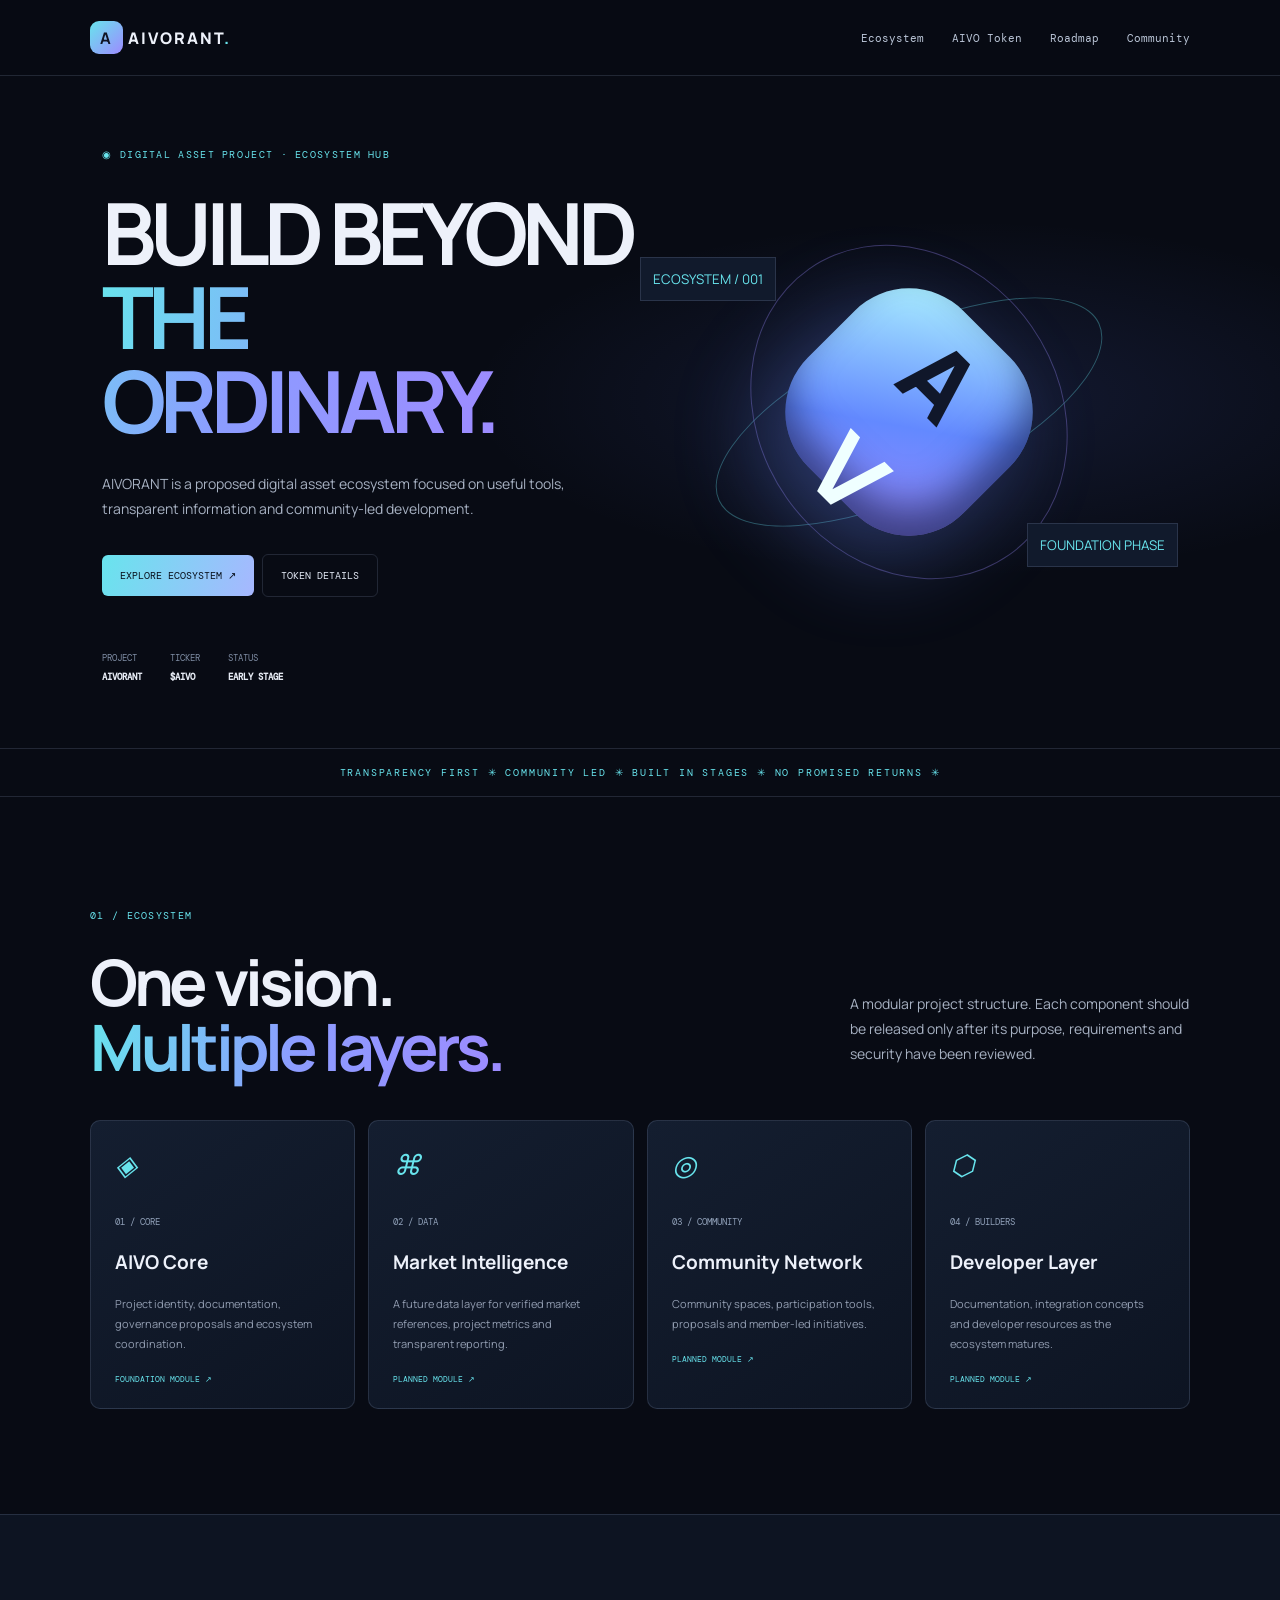
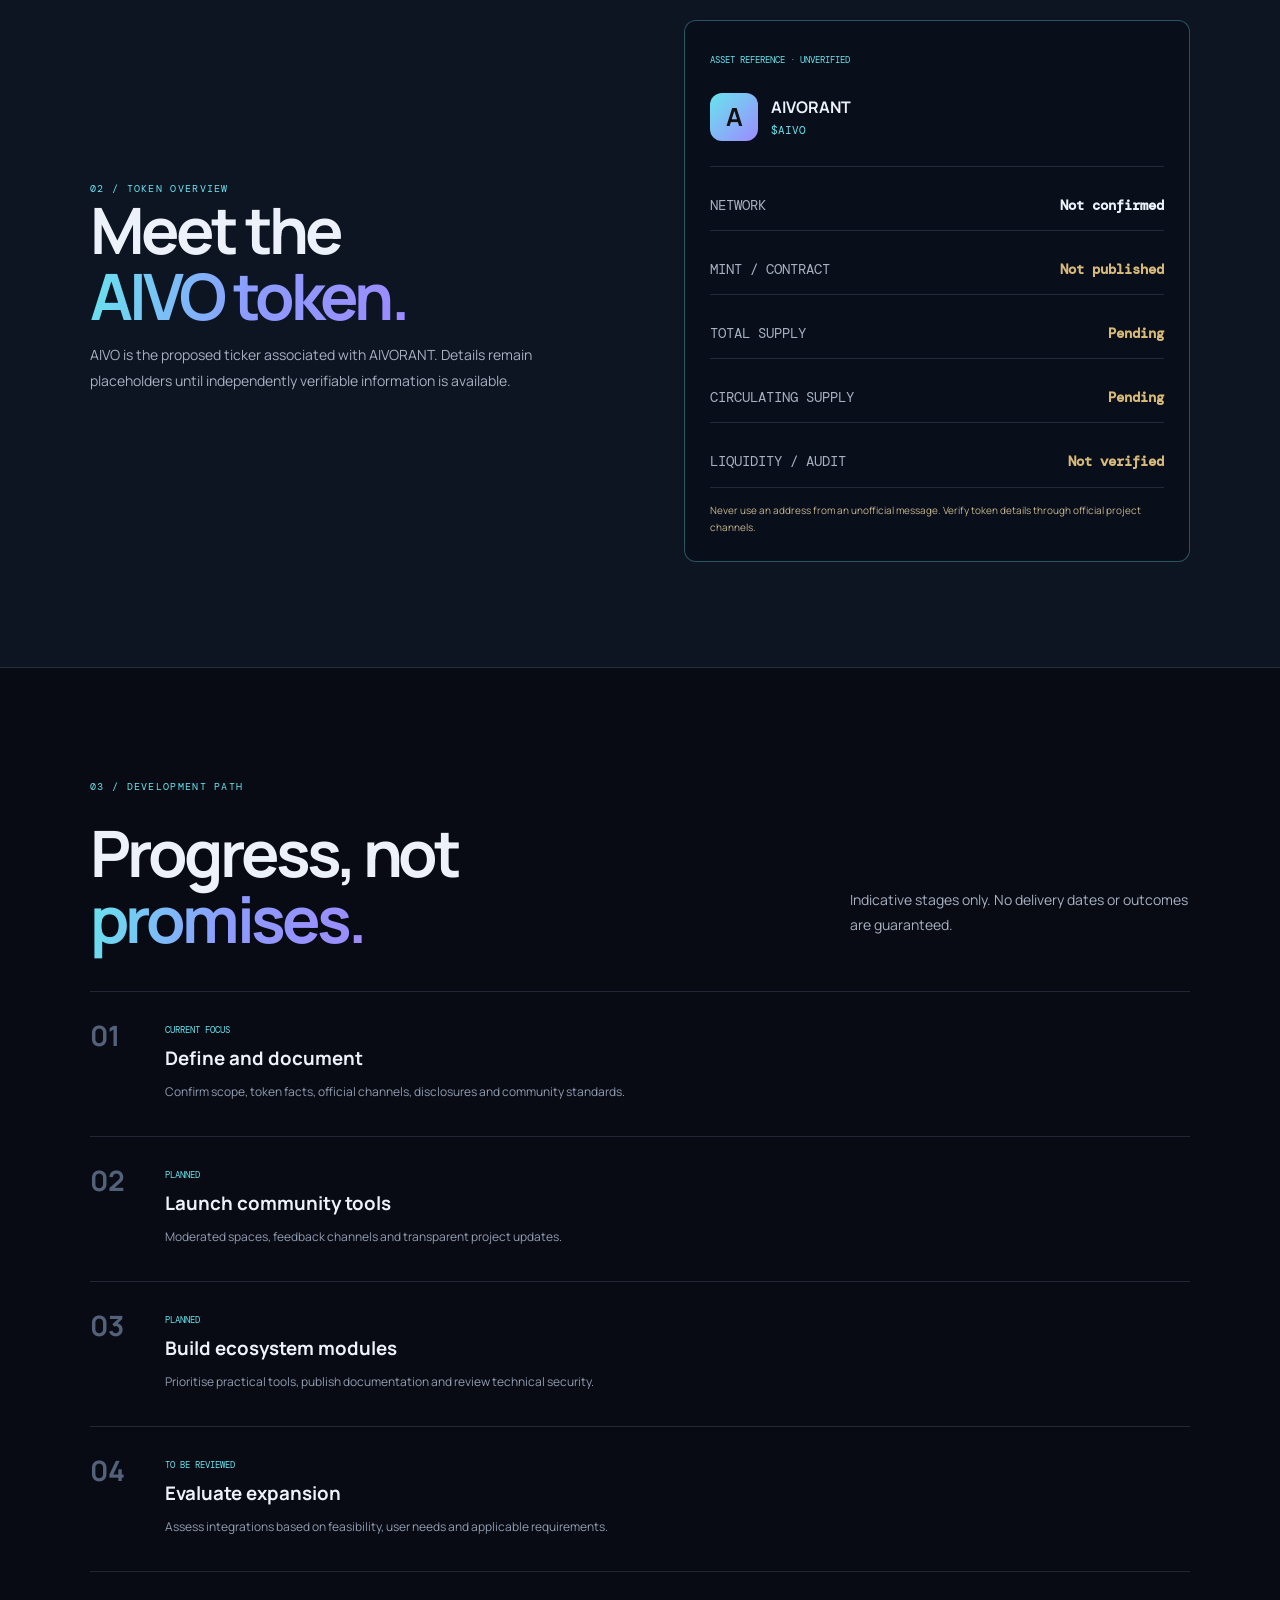
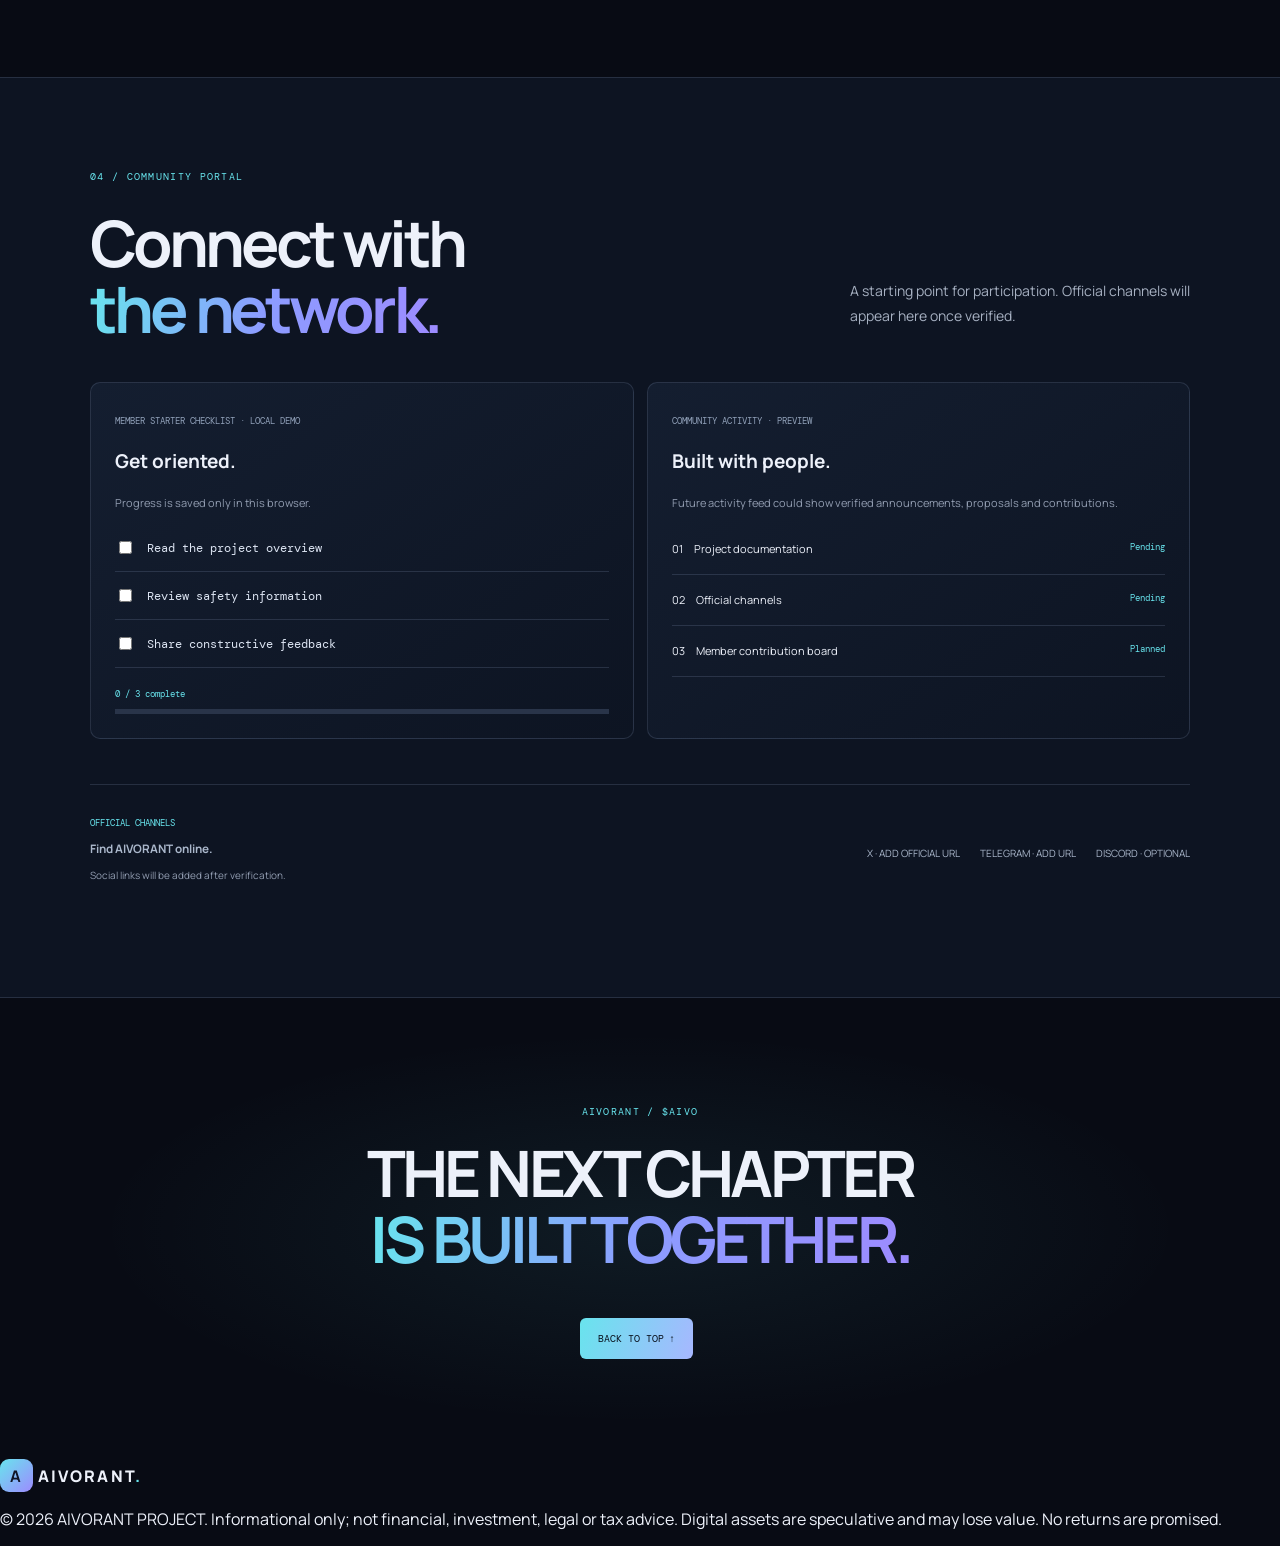
==== index.html @ 073c2f49 "Add files via upload" ====
<!doctype html><html lang="en"><head><meta charset="utf-8"><meta name="viewport" content="width=device-width,initial-scale=1"><meta name="theme-color" content="#080b14"><title>AIVORANT ($AIVO) — Ecosystem</title><link rel="preconnect" href="https://fonts.googleapis.com"><link href="https://fonts.googleapis.com/css2?family=DM+Mono:wght@400;500&family=Manrope:wght@400;500;600;700;800&display=swap" rel="stylesheet"><link rel="stylesheet" href="styles.css"></head><body><header><a class="brand" href="#home"><b>A</b> AIVORANT<span>.</span></a><button id="menu">☰</button><nav id="nav"><a href="#ecosystem">Ecosystem</a><a href="#token">AIVO Token</a><a href="#roadmap">Roadmap</a><a href="#community">Community</a></nav></header><main id="home"><section class="hero"><div><label>◉ DIGITAL ASSET PROJECT · ECOSYSTEM HUB</label><h1>BUILD BEYOND<br><em>THE ORDINARY.</em></h1><p>AIVORANT is a proposed digital asset ecosystem focused on useful tools, transparent information and community-led development.</p><a class="button" href="#ecosystem">EXPLORE ECOSYSTEM ↗</a><a class="button ghost" href="#token">TOKEN DETAILS</a><div class="facts"><span>PROJECT <b>AIVORANT</b></span><span>TICKER <b>$AIVO</b></span><span>STATUS <b>EARLY STAGE</b></span></div></div><div class="visual"><div class="orbit o1"></div><div class="orbit o2"></div><div class="core">A<span>V</span></div><small class="float f1">ECOSYSTEM / 001</small><small class="float f2">FOUNDATION PHASE</small></div></section><div class="ticker">TRANSPARENCY FIRST ✳ COMMUNITY LED ✳ BUILT IN STAGES ✳ NO PROMISED RETURNS ✳</div>
<section class="section" id="ecosystem"><label>01 / ECOSYSTEM</label><div class="heading"><h2>One vision.<br><em>Multiple layers.</em></h2><p>A modular project structure. Each component should be released only after its purpose, requirements and security have been reviewed.</p></div><div class="grid"><article><i>◈</i><small>01 / CORE</small><h3>AIVO Core</h3><p>Project identity, documentation, governance proposals and ecosystem coordination.</p><b>FOUNDATION MODULE ↗</b></article><article><i>⌘</i><small>02 / DATA</small><h3>Market Intelligence</h3><p>A future data layer for verified market references, project metrics and transparent reporting.</p><b>PLANNED MODULE ↗</b></article><article><i>◎</i><small>03 / COMMUNITY</small><h3>Community Network</h3><p>Community spaces, participation tools, proposals and member-led initiatives.</p><b>PLANNED MODULE ↗</b></article><article><i>⬡</i><small>04 / BUILDERS</small><h3>Developer Layer</h3><p>Documentation, integration concepts and developer resources as the ecosystem matures.</p><b>PLANNED MODULE ↗</b></article></div></section>
<section class="token-section" id="token"><div class="section token-layout"><div><label>02 / TOKEN OVERVIEW</label><h2>Meet the<br><em>AIVO token.</em></h2><p>AIVO is the proposed ticker associated with AIVORANT. Details remain placeholders until independently verifiable information is available.</p></div><div class="token-card"><small>ASSET REFERENCE · UNVERIFIED</small><div class="token-name"><b>A</b><div><strong>AIVORANT</strong><span>$AIVO</span></div></div><p>NETWORK <strong>Not confirmed</strong></p><p>MINT / CONTRACT <strong class="pending">Not published</strong></p><p>TOTAL SUPPLY <strong class="pending">Pending</strong></p><p>CIRCULATING SUPPLY <strong class="pending">Pending</strong></p><p>LIQUIDITY / AUDIT <strong class="pending">Not verified</strong></p><aside>Never use an address from an unofficial message. Verify token details through official project channels.</aside></div></div></section>
<section class="section" id="roadmap"><label>03 / DEVELOPMENT PATH</label><div class="heading"><h2>Progress, not<br><em>promises.</em></h2><p>Indicative stages only. No delivery dates or outcomes are guaranteed.</p></div><div class="roadmap"><article><b>01</b><div><small>CURRENT FOCUS</small><h3>Define and document</h3><p>Confirm scope, token facts, official channels, disclosures and community standards.</p></div></article><article><b>02</b><div><small>PLANNED</small><h3>Launch community tools</h3><p>Moderated spaces, feedback channels and transparent project updates.</p></div></article><article><b>03</b><div><small>PLANNED</small><h3>Build ecosystem modules</h3><p>Prioritise practical tools, publish documentation and review technical security.</p></div></article><article><b>04</b><div><small>TO BE REVIEWED</small><h3>Evaluate expansion</h3><p>Assess integrations based on feasibility, user needs and applicable requirements.</p></div></article></div></section>
<section class="community" id="community"><div class="section"><label>04 / COMMUNITY PORTAL</label><div class="heading"><h2>Connect with<br><em>the network.</em></h2><p>A starting point for participation. Official channels will appear here once verified.</p></div><div class="grid two"><article class="hub"><small>MEMBER STARTER CHECKLIST · LOCAL DEMO</small><h3>Get oriented.</h3><p>Progress is saved only in this browser.</p><label class="task"><input type="checkbox"> Read the project overview</label><label class="task"><input type="checkbox"> Review safety information</label><label class="task"><input type="checkbox"> Share constructive feedback</label><div id="progress">0 / 3 complete</div><div class="bar"><i id="bar"></i></div></article><article class="hub"><small>COMMUNITY ACTIVITY · PREVIEW</small><h3>Built with people.</h3><p>Future activity feed could show verified announcements, proposals and contributions.</p><div class="activity">01　Project documentation <span>Pending</span></div><div class="activity">02　Official channels <span>Pending</span></div><div class="activity">03　Member contribution board <span>Planned</span></div></article></div><div class="social"><div><small>OFFICIAL CHANNELS</small><h3>Find AIVORANT online.</h3><p>Social links will be added after verification.</p></div><div>X · ADD OFFICIAL URL　　TELEGRAM · ADD URL　　DISCORD · OPTIONAL</div></div></div></section><section class="closing"><label>AIVORANT / $AIVO</label><h2>THE NEXT CHAPTER<br><em>IS BUILT TOGETHER.</em></h2><a class="button" href="#home">BACK TO TOP ↑</a></section></main><footer><a class="brand" href="#home"><b>A</b> AIVORANT<span>.</span></a><p>© <span id="year"></span> AIVORANT PROJECT. Informational only; not financial, investment, legal or tax advice. Digital assets are speculative and may lose value. No returns are promised.</p></footer><script src="app.js"></script></body></html>
---- styles.css ----
*{box-sizing:border-box}html{scroll-behavior:smooth}body{margin:0;background:#080b14;color:#edf1fa;font-family:Manrope,Arial,sans-serif}a{color:inherit;text-decoration:none}:root{--cyan:#68e4ed;--violet:#9d8bff;--line:rgba(190,208,255,.14);--muted:#929db1}header{height:76px;padding:0 7%;display:flex;align-items:center;justify-content:space-between;border-bottom:1px solid var(--line);position:sticky;top:0;background:#080b14ed;backdrop-filter:blur(16px);z-index:5}.brand{font-weight:800;letter-spacing:.13em}.brand b{display:inline-grid;place-items:center;background:linear-gradient(135deg,var(--cyan),var(--violet));color:#101526;border-radius:9px;width:33px;height:33px}.brand span{color:var(--cyan)}nav{display:flex;gap:28px;font:11px 'DM Mono';color:#bac5d7}nav a:hover{color:var(--cyan)}#menu{display:none}.hero{min-height:650px;padding:65px 8%;display:grid;grid-template-columns:1fr 1fr;align-items:center;background:radial-gradient(ellipse at 75% 48%,#637dff20,transparent 36%)}label,.hero label,.section>label,.section label:first-child{font:10px 'DM Mono';letter-spacing:.13em;color:var(--cyan)}h1{font-size:clamp(48px,6.7vw,86px);line-height:.98;letter-spacing:-.07em;margin:28px 0}em{font-style:normal;background:linear-gradient(100deg,var(--cyan),#8c9cff,var(--violet));background-clip:text;color:transparent}.hero p,.heading p,.token-layout>div>p{max-width:480px;color:#a7b1c2;line-height:1.8;font-size:14px}.button{display:inline-block;background:linear-gradient(110deg,var(--cyan),#a7b7ff);color:#08101c;padding:14px 18px;border-radius:6px;font:10px 'DM Mono';margin:18px 8px 0 0}.ghost{background:transparent;color:#e4eaf6;border:1px solid var(--line)}.facts{display:flex;gap:28px;margin-top:55px}.facts span{font:9px 'DM Mono';color:#7f8da4;display:grid;gap:7px}.facts b{color:#e5eaf3}.visual{height:430px;display:grid;place-items:center;position:relative;perspective:800px}.core{width:220px;height:220px;border-radius:35%;display:grid;place-items:center;background:linear-gradient(145deg,#b5ffff,#6389ff 55%,#a58bff);box-shadow:inset -20px -20px 40px #101a47aa,0 35px 90px #6a8aff55;font-size:95px;font-weight:800;color:#10172a;transform:rotate(45deg);animation:float 6s infinite ease-in-out}.core span{color:#efffff}.orbit{position:absolute;border:1px solid #68e4ed55;border-radius:50%;transform:rotate(-25deg)}.o1{width:420px;height:160px}.o2{width:350px;height:300px;transform:rotate(55deg);border-color:#9d8bff55}.float{position:absolute;background:#111a2c;border:1px solid var(--line);padding:12px;color:var(--cyan)}.f1{top:14%;left:0}.f2{right:0;bottom:14%}@keyframes float{50%{transform:translateY(-16px) rotate(51deg)}}.ticker{padding:17px;text-align:center;border-block:1px solid var(--line);font:10px 'DM Mono';letter-spacing:.18em;color:var(--cyan)}.section{width:min(1100px,88%);margin:auto;padding:105px 0}.heading{display:flex;justify-content:space-between;align-items:end;gap:30px;margin:25px 0 40px}.heading h2,.token-layout h2,.closing h2{font-size:clamp(40px,5vw,64px);line-height:1.03;letter-spacing:-.06em;margin:0}.heading p{max-width:340px}.grid{display:grid;grid-template-columns:repeat(4,1fr);gap:13px}.grid article,.hub{padding:24px;background:linear-gradient(145deg,#141e30,#0d1422);border:1px solid var(--line);border-radius:10px;min-height:240px}.grid i{display:block;font-size:28px;color:var(--cyan);margin-bottom:25px}.grid small,.hub>small{font:9px 'DM Mono';color:#91a1b9}.grid h3,.hub h3{font-size:19px}.grid p,.hub p{font-size:11px;line-height:1.8;color:var(--muted)}.grid article>b{display:block;margin-top:20px;font:8px 'DM Mono';color:var(--cyan)}.token-section,.community{background:#0d1422;border-block:1px solid var(--line)}.token-layout{display:grid;grid-template-columns:1fr 1fr;gap:8%;align-items:center}.token-card{padding:25px;background:#080e1a;border:1px solid #68e4ed55;border-radius:12px}.token-card>small{font:9px 'DM Mono';color:var(--cyan)}.token-name{display:flex;align-items:center;gap:13px;padding:25px 0;border-bottom:1px solid var(--line)}.token-name>b{background:linear-gradient(135deg,var(--cyan),var(--violet));color:#111;width:48px;height:48px;display:grid;place-items:center;border-radius:12px;font-size:25px}.token-name span{display:block;color:var(--cyan);font:11px 'DM Mono';margin-top:5px}.token-card p{display:flex;justify-content:space-between;border-bottom:1px solid var(--line);padding:12px 0;font:9px 'DM Mono';color:#91a1b9}.token-card p strong{color:#edf1fa}.pending{color:#d7b978!important}.token-card aside{color:#c5b58d;font-size:10px;line-height:1.7}.roadmap{border-top:1px solid var(--line)}.roadmap article{display:grid;grid-template-columns:60px 1fr;padding:24px 0;border-bottom:1px solid var(--line);gap:15px}.roadmap article>b{font-size:28px;color:#53617a}.roadmap small{font:9px 'DM Mono';color:var(--cyan)}.roadmap h3{margin:7px 0}.roadmap p{color:var(--muted);font-size:12px}.community .section{padding-top:85px}.community-head{display:flex;justify-content:space-between}.grid.two{grid-template-columns:1fr 1fr}.hub{min-height:300px}.task{display:flex;gap:12px;align-items:center;padding:14px 0;border-bottom:1px solid var(--line);color:#dce4f2;font-size:12px;letter-spacing:0}.task input{accent-color:var(--cyan)}#progress{font:9px 'DM Mono';color:var(--cyan);margin-top:20px}.bar{height:5px;background:#293449;margin-top:9px}.bar i{display:block;width:0;height:100%;background:var(--cyan);transition:.2s}.activity{padding:17px 0;border-bottom:1px solid var(--line);font-size:11px}.activity span{float:right;color:var(--cyan);font:9px 'DM Mono'}.social{display:flex;justify-content:space-between;align-items:center;gap:20px;margin-top:45px;padding-top:30px;border-top:1px solid var(--line);font-size:10px;color:#aab7cb}.social small{color:var(--cyan);font:9px 'DM Mono'}.social p{color:var(--muted)}.closing{text-align:center;padding:100px 15px;background:radial-gradient(ellipse,#68e4ed13,transparent 60%)}.closing h2{margin:20px 0 28px}.footer{padding:27px 7%;border-top:1px solid var(--line)}.footer p{max-width:850px;color:#748198;font-size:9px;line-height:1.7;margin-top:18px}@media(max-width:800px){header{padding:0 5%}#menu{display:block;background:none;color:white;border:0;font-size:23px}nav{display:none;position:absolute;top:76px;left:0;right:0;padding:22px;background:#0d1422;flex-direction:column}nav.open{display:flex}.hero{grid-template-columns:1fr;padding:40px 6% 70px}.visual{grid-row:1;height:330px}.hero>div:first-child{grid-row:2}.hero h1{font-size:clamp(48px,12vw,75px)}.section{padding:75px 0}.heading{display:block}.heading p{margin-top:15px}.grid{grid-template-columns:repeat(2,1fr)}.token-layout{grid-template-columns:1fr;gap:30px}.grid.two{grid-template-columns:1fr}.social{display:block}.social>div+div{margin-top:18px}}@media(max-width:450px){.visual{height:285px}.core{width:175px;height:175px;font-size:72px}.o1{width:300px}.o2{width:270px}.grid{grid-template-columns:1fr}.facts{gap:14px}.facts span{font-size:8px}.facts b{font-size:9px}.float{font-size:8px;padding:9px}.section{width:88%}.token-card{padding:18px}}
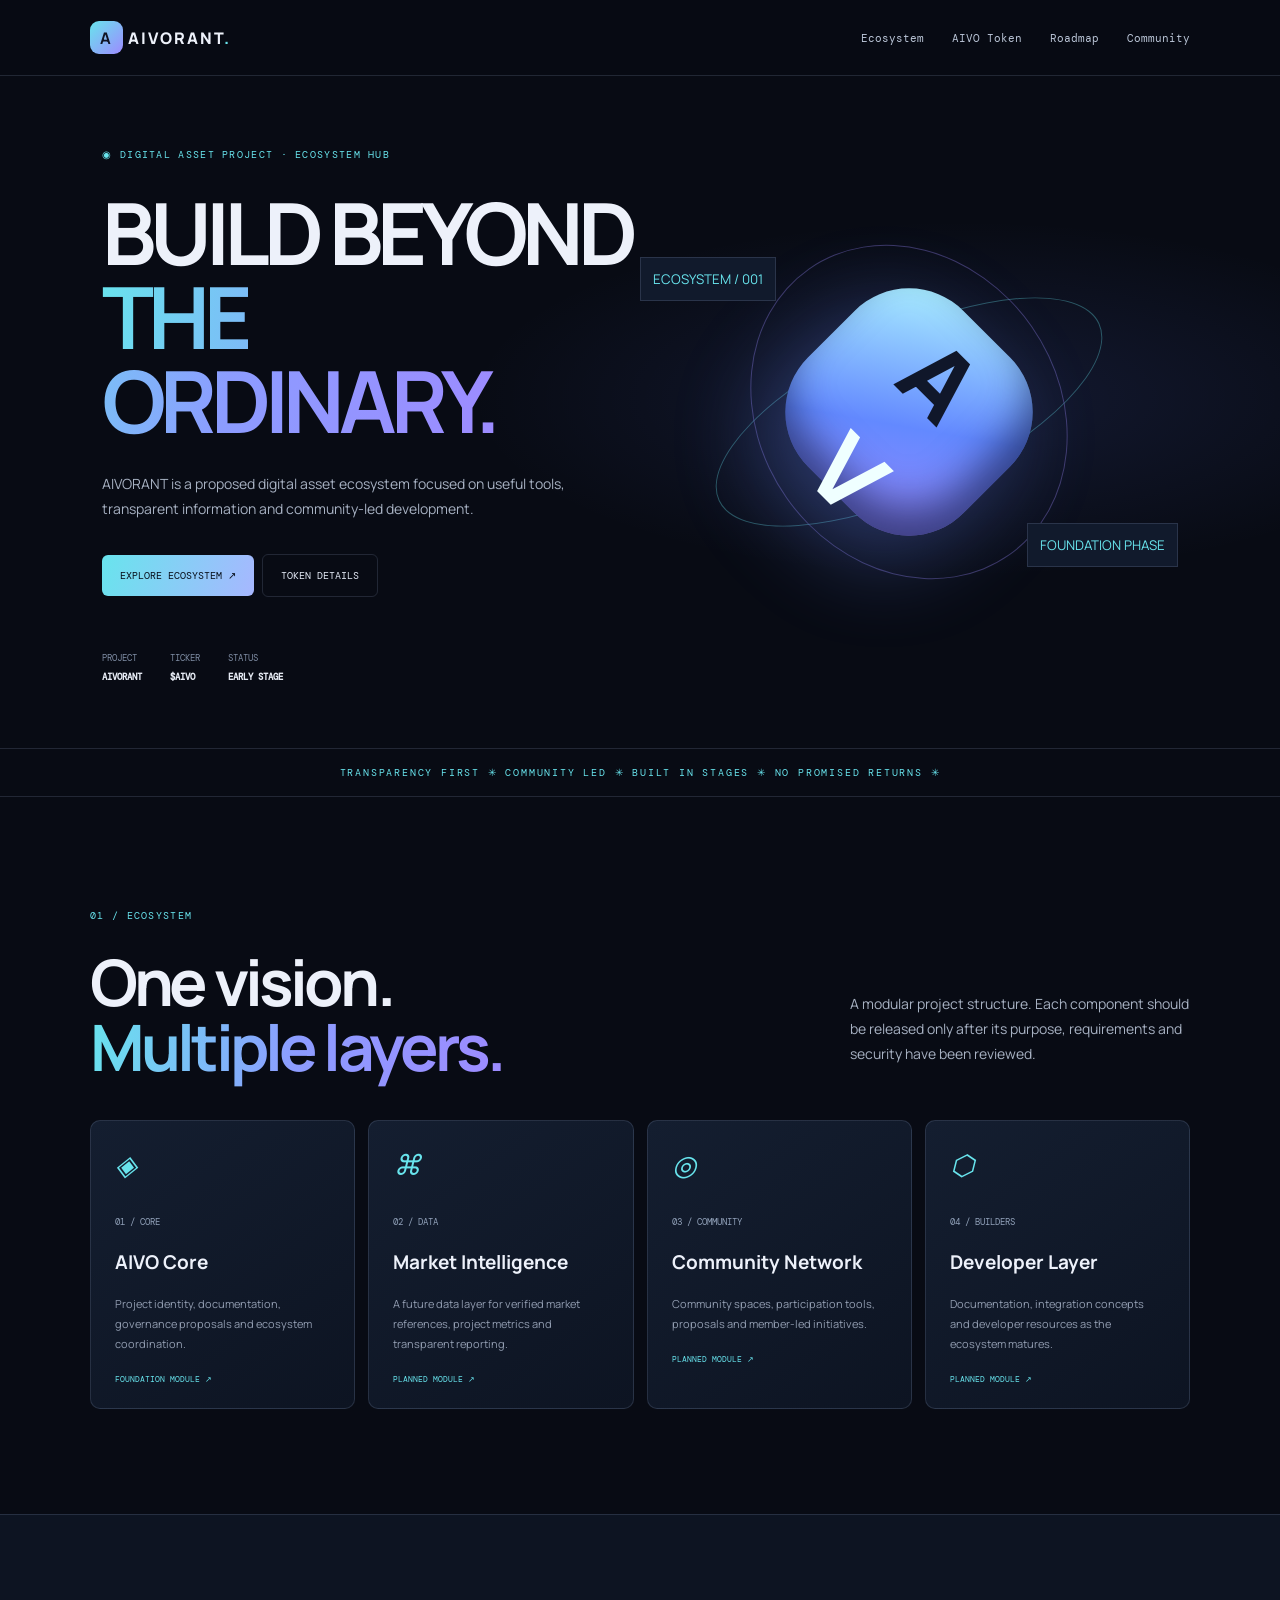
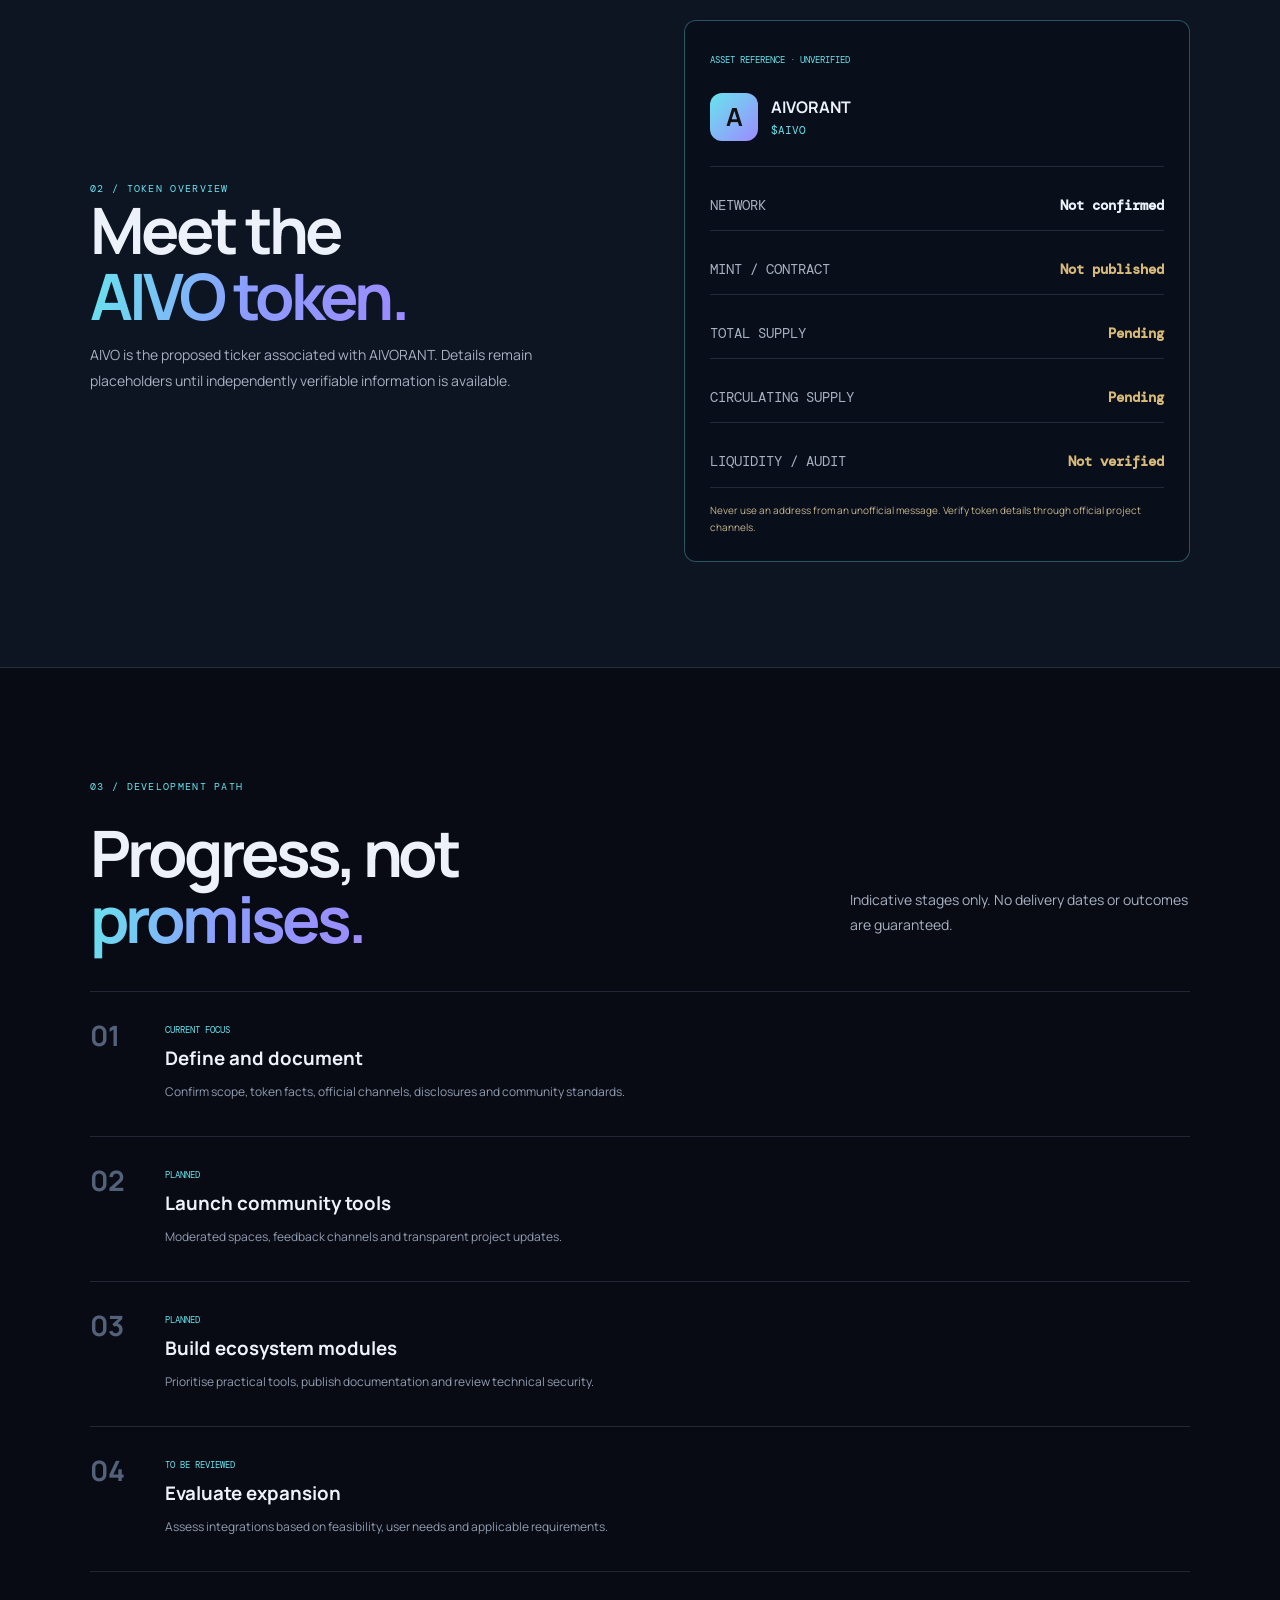
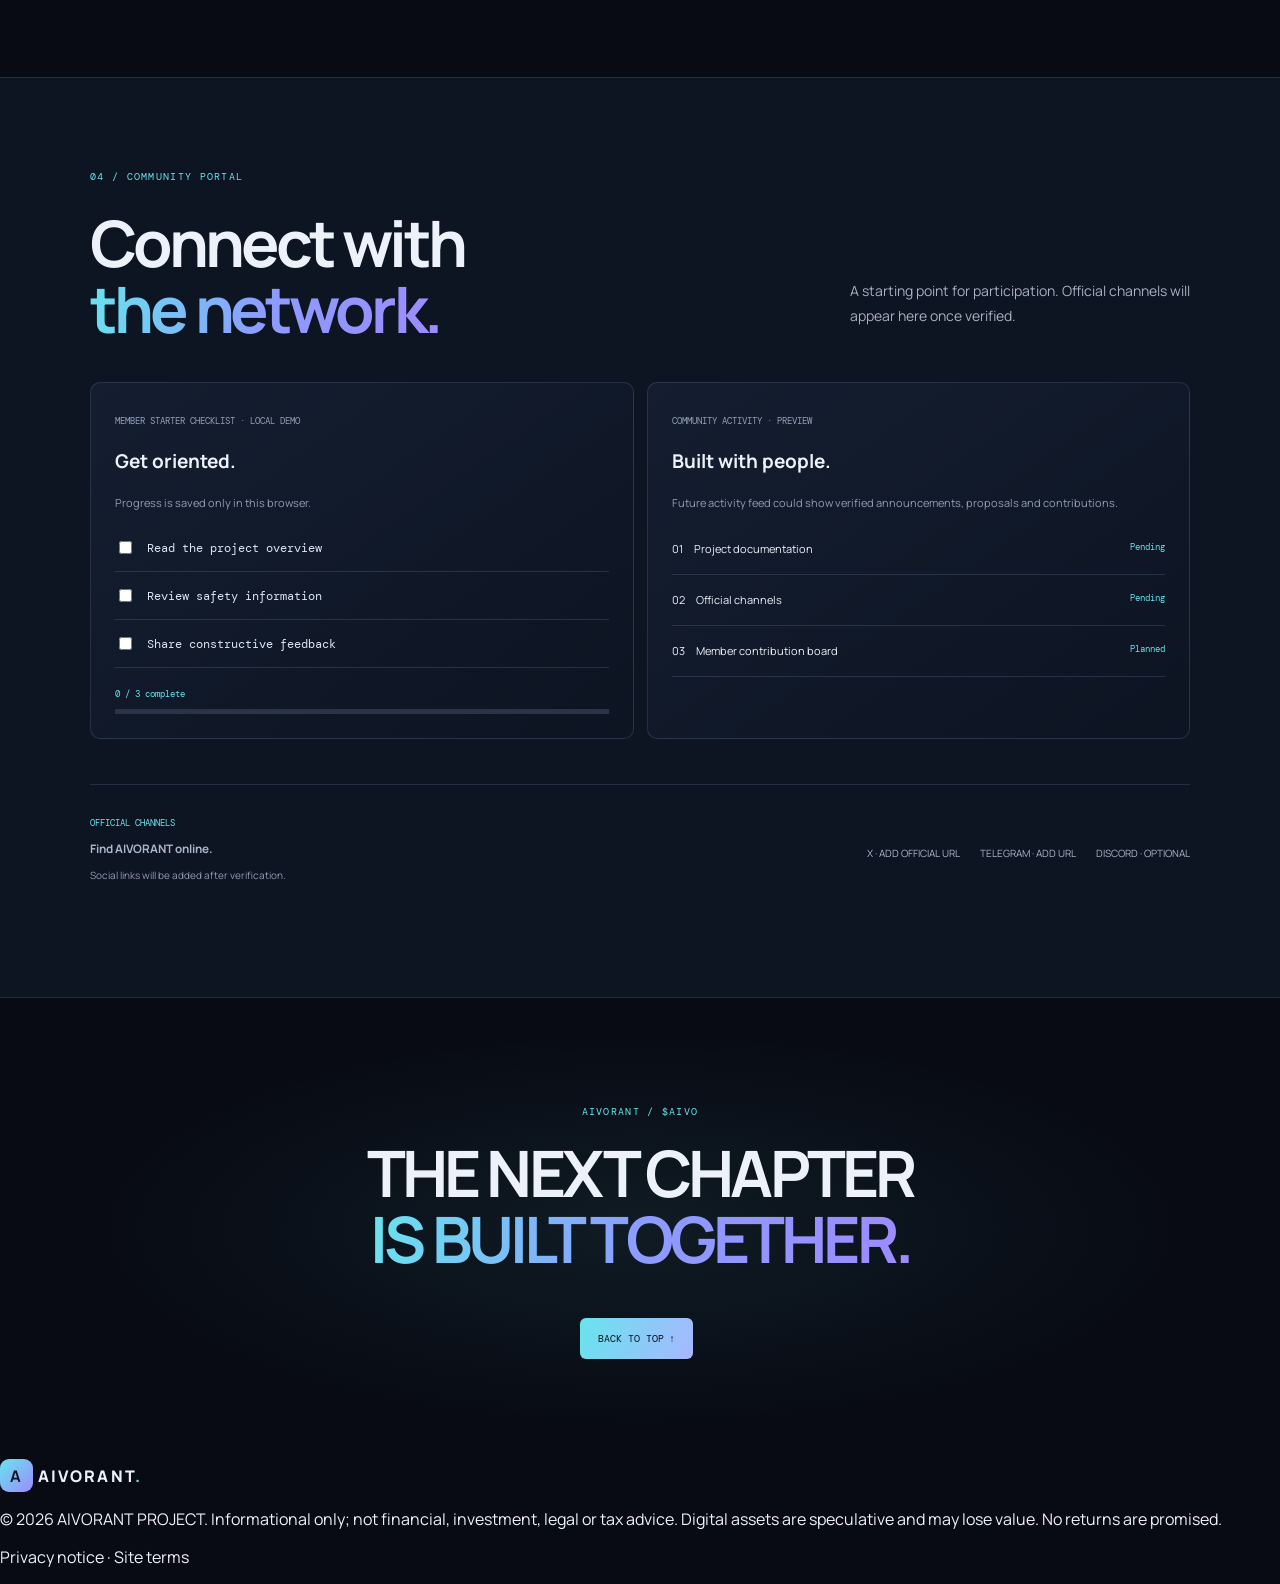
==== commit 702a3e5f: "Add files via upload" ====
--- a/index.html
+++ b/index.html
@@ -1,5 +1,16 @@
-<!doctype html><html lang="en"><head><meta charset="utf-8"><meta name="viewport" content="width=device-width,initial-scale=1"><meta name="theme-color" content="#080b14"><title>AIVORANT ($AIVO) — Ecosystem</title><link rel="preconnect" href="https://fonts.googleapis.com"><link href="https://fonts.googleapis.com/css2?family=DM+Mono:wght@400;500&family=Manrope:wght@400;500;600;700;800&display=swap" rel="stylesheet"><link rel="stylesheet" href="styles.css"></head><body><header><a class="brand" href="#home"><b>A</b> AIVORANT<span>.</span></a><button id="menu">☰</button><nav id="nav"><a href="#ecosystem">Ecosystem</a><a href="#token">AIVO Token</a><a href="#roadmap">Roadmap</a><a href="#community">Community</a></nav></header><main id="home"><section class="hero"><div><label>◉ DIGITAL ASSET PROJECT · ECOSYSTEM HUB</label><h1>BUILD BEYOND<br><em>THE ORDINARY.</em></h1><p>AIVORANT is a proposed digital asset ecosystem focused on useful tools, transparent information and community-led development.</p><a class="button" href="#ecosystem">EXPLORE ECOSYSTEM ↗</a><a class="button ghost" href="#token">TOKEN DETAILS</a><div class="facts"><span>PROJECT <b>AIVORANT</b></span><span>TICKER <b>$AIVO</b></span><span>STATUS <b>EARLY STAGE</b></span></div></div><div class="visual"><div class="orbit o1"></div><div class="orbit o2"></div><div class="core">A<span>V</span></div><small class="float f1">ECOSYSTEM / 001</small><small class="float f2">FOUNDATION PHASE</small></div></section><div class="ticker">TRANSPARENCY FIRST ✳ COMMUNITY LED ✳ BUILT IN STAGES ✳ NO PROMISED RETURNS ✳</div>
+<!doctype html><html lang="en"><head><meta charset="utf-8"><meta name="viewport" content="width=device-width,initial-scale=1"><meta name="theme-color" content="#080b14">
+<meta name="description" content="Explore AIVORANT ($AIVO), a proposed digital asset ecosystem focused on useful tools, transparent information and community-led development.">
+<meta name="robots" content="index,follow">
+<link rel="canonical" href="https://adityasnghofficial01-dotcom.github.io/aivorant-website/">
+<meta property="og:type" content="website">
+<meta property="og:title" content="AIVORANT ($AIVO) — Ecosystem">
+<meta property="og:description" content="A proposed digital asset ecosystem focused on useful tools, transparent information and community-led development.">
+<meta property="og:url" content="https://adityasnghofficial01-dotcom.github.io/aivorant-website/">
+<meta name="twitter:card" content="summary">
+<link rel="icon" type="image/svg+xml" href="favicon.svg">
+<link rel="stylesheet" href="styles.css">
+<title>AIVORANT ($AIVO) — Ecosystem</title><link rel="preconnect" href="https://fonts.googleapis.com"><link href="https://fonts.googleapis.com/css2?family=DM+Mono:wght@400;500&family=Manrope:wght@400;500;600;700;800&display=swap" rel="stylesheet"></head><body><header><a class="brand" href="#home"><b>A</b> AIVORANT<span>.</span></a><button id="menu">☰</button><nav id="nav"><a href="#ecosystem">Ecosystem</a><a href="#token">AIVO Token</a><a href="#roadmap">Roadmap</a><a href="#community">Community</a></nav></header><main id="home"><section class="hero"><div><label>◉ DIGITAL ASSET PROJECT · ECOSYSTEM HUB</label><h1>BUILD BEYOND<br><em>THE ORDINARY.</em></h1><p>AIVORANT is a proposed digital asset ecosystem focused on useful tools, transparent information and community-led development.</p><a class="button" href="#ecosystem">EXPLORE ECOSYSTEM ↗</a><a class="button ghost" href="#token">TOKEN DETAILS</a><div class="facts"><span>PROJECT <b>AIVORANT</b></span><span>TICKER <b>$AIVO</b></span><span>STATUS <b>EARLY STAGE</b></span></div></div><div class="visual"><div class="orbit o1"></div><div class="orbit o2"></div><div class="core">A<span>V</span></div><small class="float f1">ECOSYSTEM / 001</small><small class="float f2">FOUNDATION PHASE</small></div></section><div class="ticker">TRANSPARENCY FIRST ✳ COMMUNITY LED ✳ BUILT IN STAGES ✳ NO PROMISED RETURNS ✳</div>
 <section class="section" id="ecosystem"><label>01 / ECOSYSTEM</label><div class="heading"><h2>One vision.<br><em>Multiple layers.</em></h2><p>A modular project structure. Each component should be released only after its purpose, requirements and security have been reviewed.</p></div><div class="grid"><article><i>◈</i><small>01 / CORE</small><h3>AIVO Core</h3><p>Project identity, documentation, governance proposals and ecosystem coordination.</p><b>FOUNDATION MODULE ↗</b></article><article><i>⌘</i><small>02 / DATA</small><h3>Market Intelligence</h3><p>A future data layer for verified market references, project metrics and transparent reporting.</p><b>PLANNED MODULE ↗</b></article><article><i>◎</i><small>03 / COMMUNITY</small><h3>Community Network</h3><p>Community spaces, participation tools, proposals and member-led initiatives.</p><b>PLANNED MODULE ↗</b></article><article><i>⬡</i><small>04 / BUILDERS</small><h3>Developer Layer</h3><p>Documentation, integration concepts and developer resources as the ecosystem matures.</p><b>PLANNED MODULE ↗</b></article></div></section>
 <section class="token-section" id="token"><div class="section token-layout"><div><label>02 / TOKEN OVERVIEW</label><h2>Meet the<br><em>AIVO token.</em></h2><p>AIVO is the proposed ticker associated with AIVORANT. Details remain placeholders until independently verifiable information is available.</p></div><div class="token-card"><small>ASSET REFERENCE · UNVERIFIED</small><div class="token-name"><b>A</b><div><strong>AIVORANT</strong><span>$AIVO</span></div></div><p>NETWORK <strong>Not confirmed</strong></p><p>MINT / CONTRACT <strong class="pending">Not published</strong></p><p>TOTAL SUPPLY <strong class="pending">Pending</strong></p><p>CIRCULATING SUPPLY <strong class="pending">Pending</strong></p><p>LIQUIDITY / AUDIT <strong class="pending">Not verified</strong></p><aside>Never use an address from an unofficial message. Verify token details through official project channels.</aside></div></div></section>
 <section class="section" id="roadmap"><label>03 / DEVELOPMENT PATH</label><div class="heading"><h2>Progress, not<br><em>promises.</em></h2><p>Indicative stages only. No delivery dates or outcomes are guaranteed.</p></div><div class="roadmap"><article><b>01</b><div><small>CURRENT FOCUS</small><h3>Define and document</h3><p>Confirm scope, token facts, official channels, disclosures and community standards.</p></div></article><article><b>02</b><div><small>PLANNED</small><h3>Launch community tools</h3><p>Moderated spaces, feedback channels and transparent project updates.</p></div></article><article><b>03</b><div><small>PLANNED</small><h3>Build ecosystem modules</h3><p>Prioritise practical tools, publish documentation and review technical security.</p></div></article><article><b>04</b><div><small>TO BE REVIEWED</small><h3>Evaluate expansion</h3><p>Assess integrations based on feasibility, user needs and applicable requirements.</p></div></article></div></section>
-<section class="community" id="community"><div class="section"><label>04 / COMMUNITY PORTAL</label><div class="heading"><h2>Connect with<br><em>the network.</em></h2><p>A starting point for participation. Official channels will appear here once verified.</p></div><div class="grid two"><article class="hub"><small>MEMBER STARTER CHECKLIST · LOCAL DEMO</small><h3>Get oriented.</h3><p>Progress is saved only in this browser.</p><label class="task"><input type="checkbox"> Read the project overview</label><label class="task"><input type="checkbox"> Review safety information</label><label class="task"><input type="checkbox"> Share constructive feedback</label><div id="progress">0 / 3 complete</div><div class="bar"><i id="bar"></i></div></article><article class="hub"><small>COMMUNITY ACTIVITY · PREVIEW</small><h3>Built with people.</h3><p>Future activity feed could show verified announcements, proposals and contributions.</p><div class="activity">01　Project documentation <span>Pending</span></div><div class="activity">02　Official channels <span>Pending</span></div><div class="activity">03　Member contribution board <span>Planned</span></div></article></div><div class="social"><div><small>OFFICIAL CHANNELS</small><h3>Find AIVORANT online.</h3><p>Social links will be added after verification.</p></div><div>X · ADD OFFICIAL URL　　TELEGRAM · ADD URL　　DISCORD · OPTIONAL</div></div></div></section><section class="closing"><label>AIVORANT / $AIVO</label><h2>THE NEXT CHAPTER<br><em>IS BUILT TOGETHER.</em></h2><a class="button" href="#home">BACK TO TOP ↑</a></section></main><footer><a class="brand" href="#home"><b>A</b> AIVORANT<span>.</span></a><p>© <span id="year"></span> AIVORANT PROJECT. Informational only; not financial, investment, legal or tax advice. Digital assets are speculative and may lose value. No returns are promised.</p></footer><script src="app.js"></script></body></html>+<section class="community" id="community"><div class="section"><label>04 / COMMUNITY PORTAL</label><div class="heading"><h2>Connect with<br><em>the network.</em></h2><p>A starting point for participation. Official channels will appear here once verified.</p></div><div class="grid two"><article class="hub"><small>MEMBER STARTER CHECKLIST · LOCAL DEMO</small><h3>Get oriented.</h3><p>Progress is saved only in this browser.</p><label class="task"><input type="checkbox"> Read the project overview</label><label class="task"><input type="checkbox"> Review safety information</label><label class="task"><input type="checkbox"> Share constructive feedback</label><div id="progress">0 / 3 complete</div><div class="bar"><i id="bar"></i></div></article><article class="hub"><small>COMMUNITY ACTIVITY · PREVIEW</small><h3>Built with people.</h3><p>Future activity feed could show verified announcements, proposals and contributions.</p><div class="activity">01　Project documentation <span>Pending</span></div><div class="activity">02　Official channels <span>Pending</span></div><div class="activity">03　Member contribution board <span>Planned</span></div></article></div><div class="social"><div><small>OFFICIAL CHANNELS</small><h3>Find AIVORANT online.</h3><p>Social links will be added after verification.</p></div><div>X · ADD OFFICIAL URL　　TELEGRAM · ADD URL　　DISCORD · OPTIONAL</div></div></div></section><section class="closing"><label>AIVORANT / $AIVO</label><h2>THE NEXT CHAPTER<br><em>IS BUILT TOGETHER.</em></h2><a class="button" href="#home">BACK TO TOP ↑</a></section></main><footer><a class="brand" href="#home"><b>A</b> AIVORANT<span>.</span></a><p>© <span id="year"></span> AIVORANT PROJECT. Informational only; not financial, investment, legal or tax advice. Digital assets are speculative and may lose value. No returns are promised.</p><p><a href="privacy.html">Privacy notice</a> · <a href="terms.html">Site terms</a></p></footer><script src="app.js"></script></body></html>
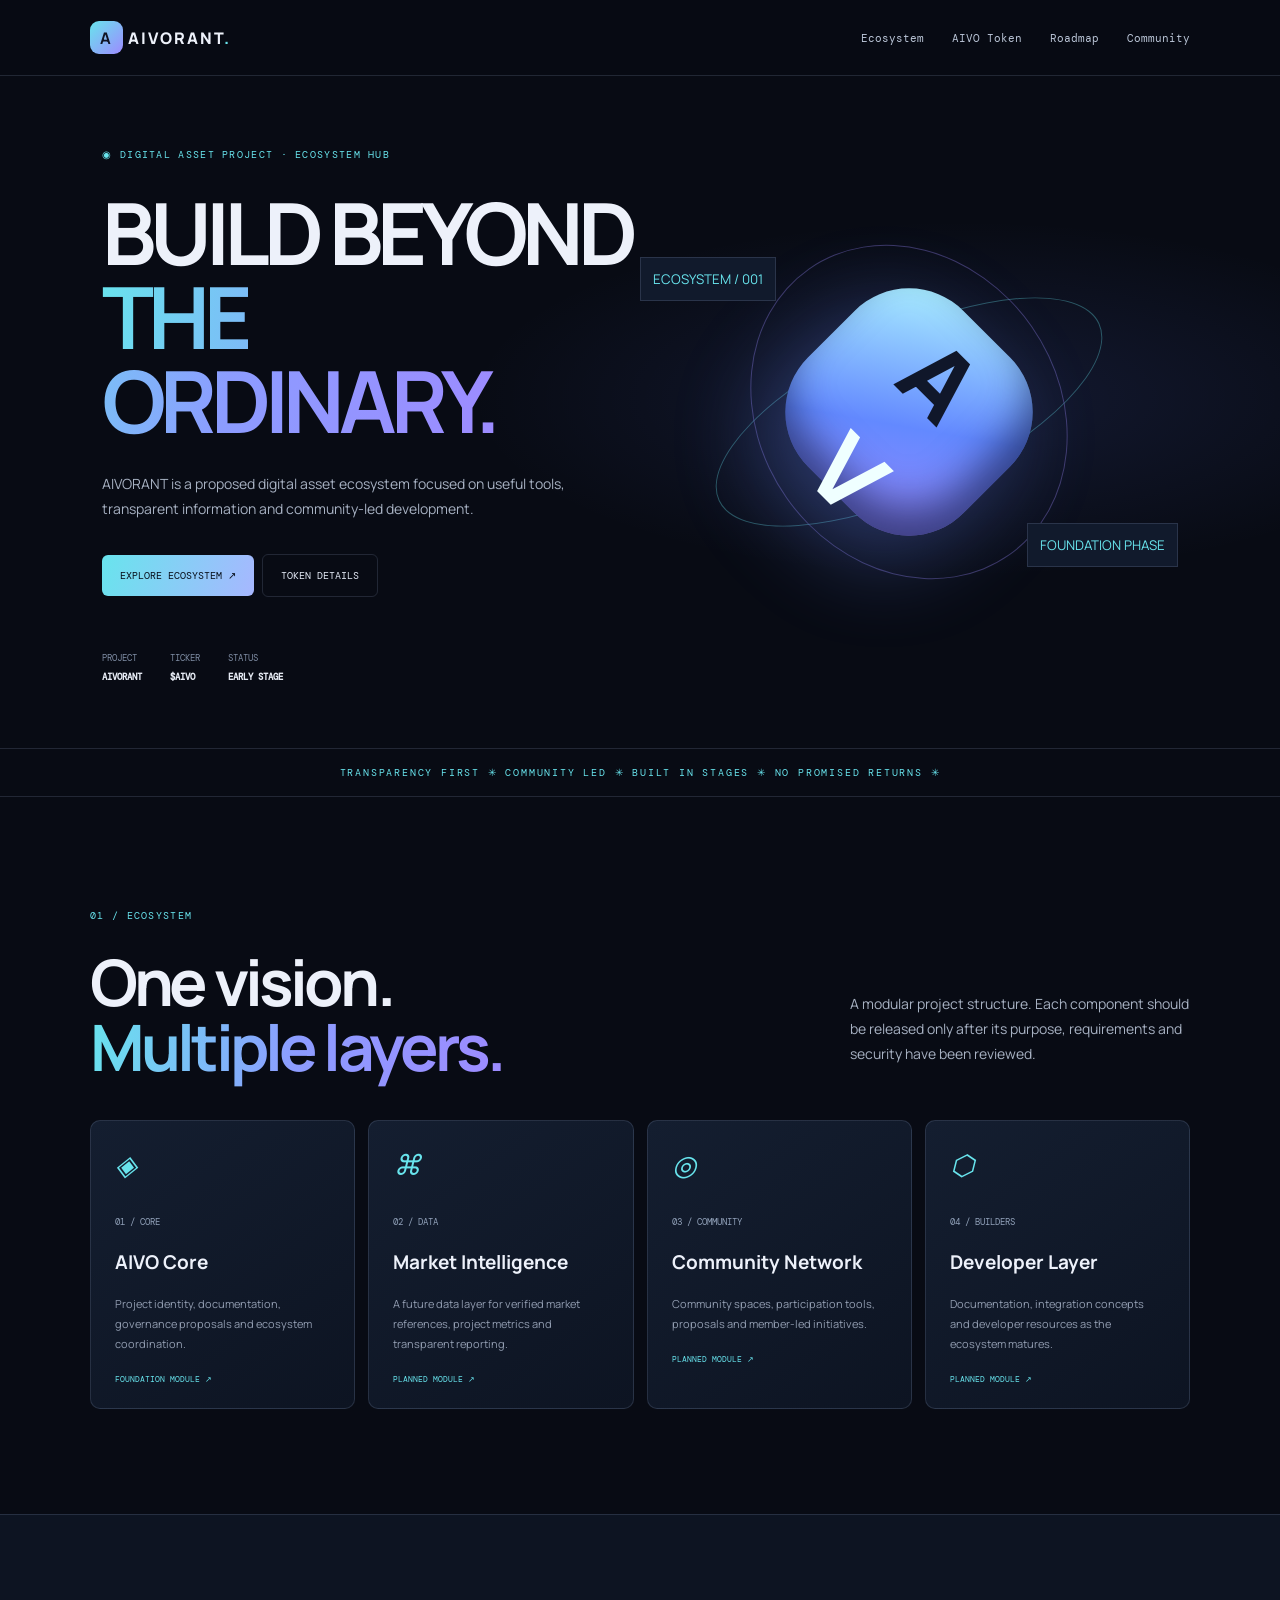
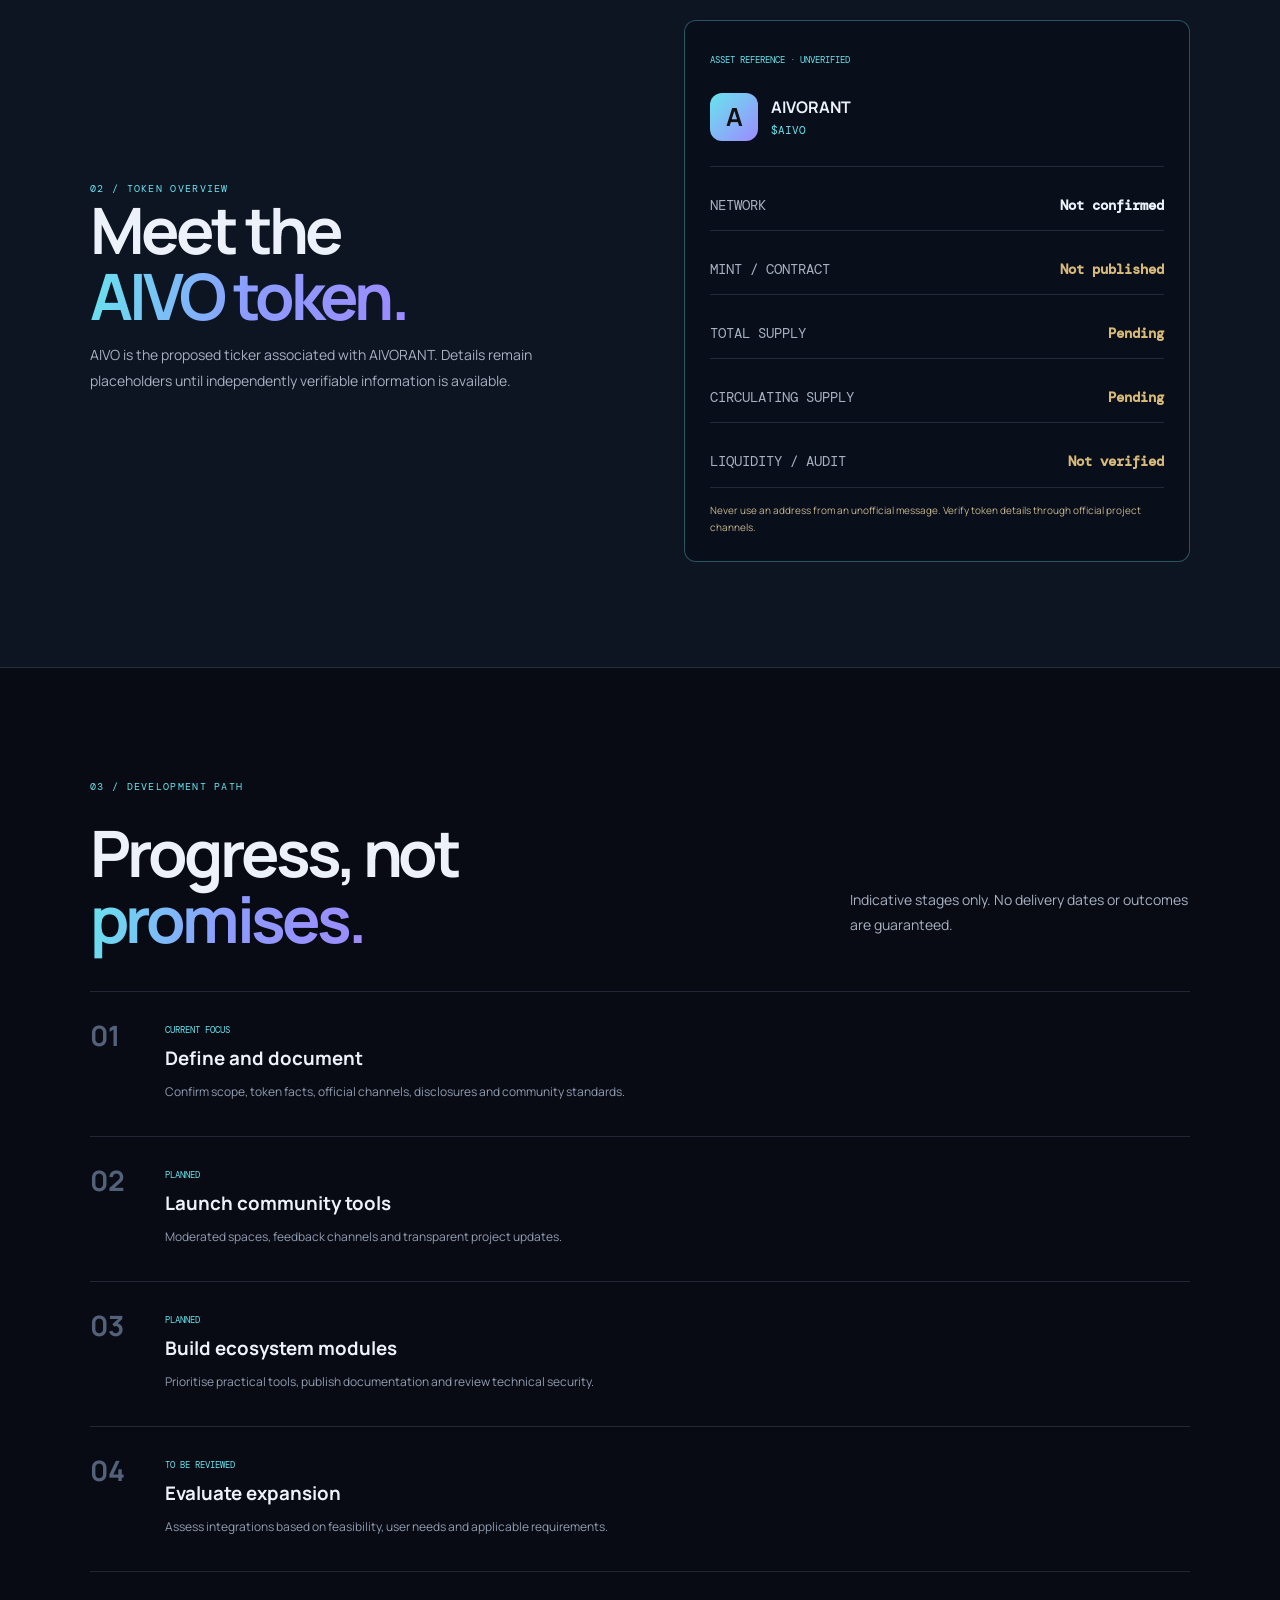
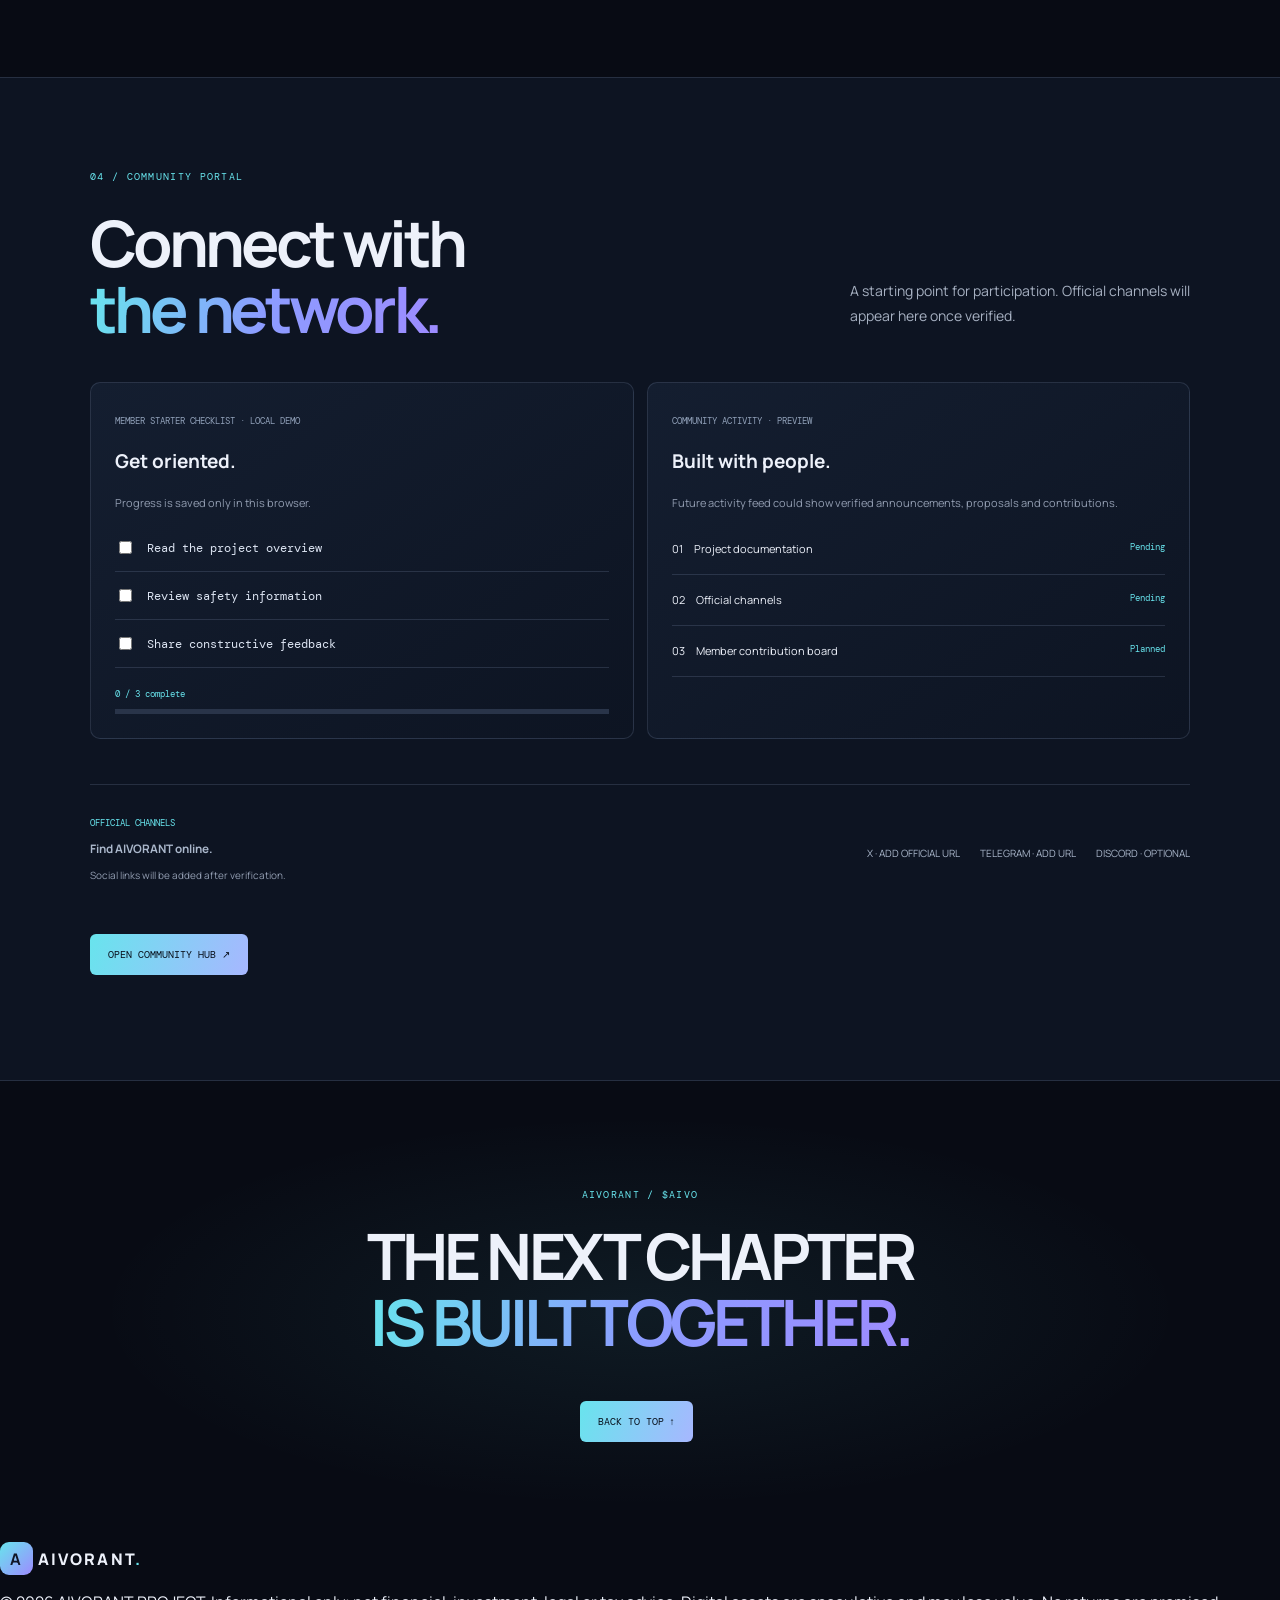
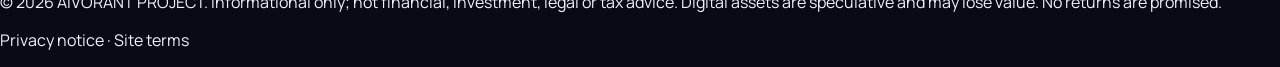
==== commit 94546873: "Update index.html" ====
--- a/index.html
+++ b/index.html
@@ -13,4 +13,4 @@
 <section class="section" id="ecosystem"><label>01 / ECOSYSTEM</label><div class="heading"><h2>One vision.<br><em>Multiple layers.</em></h2><p>A modular project structure. Each component should be released only after its purpose, requirements and security have been reviewed.</p></div><div class="grid"><article><i>◈</i><small>01 / CORE</small><h3>AIVO Core</h3><p>Project identity, documentation, governance proposals and ecosystem coordination.</p><b>FOUNDATION MODULE ↗</b></article><article><i>⌘</i><small>02 / DATA</small><h3>Market Intelligence</h3><p>A future data layer for verified market references, project metrics and transparent reporting.</p><b>PLANNED MODULE ↗</b></article><article><i>◎</i><small>03 / COMMUNITY</small><h3>Community Network</h3><p>Community spaces, participation tools, proposals and member-led initiatives.</p><b>PLANNED MODULE ↗</b></article><article><i>⬡</i><small>04 / BUILDERS</small><h3>Developer Layer</h3><p>Documentation, integration concepts and developer resources as the ecosystem matures.</p><b>PLANNED MODULE ↗</b></article></div></section>
 <section class="token-section" id="token"><div class="section token-layout"><div><label>02 / TOKEN OVERVIEW</label><h2>Meet the<br><em>AIVO token.</em></h2><p>AIVO is the proposed ticker associated with AIVORANT. Details remain placeholders until independently verifiable information is available.</p></div><div class="token-card"><small>ASSET REFERENCE · UNVERIFIED</small><div class="token-name"><b>A</b><div><strong>AIVORANT</strong><span>$AIVO</span></div></div><p>NETWORK <strong>Not confirmed</strong></p><p>MINT / CONTRACT <strong class="pending">Not published</strong></p><p>TOTAL SUPPLY <strong class="pending">Pending</strong></p><p>CIRCULATING SUPPLY <strong class="pending">Pending</strong></p><p>LIQUIDITY / AUDIT <strong class="pending">Not verified</strong></p><aside>Never use an address from an unofficial message. Verify token details through official project channels.</aside></div></div></section>
 <section class="section" id="roadmap"><label>03 / DEVELOPMENT PATH</label><div class="heading"><h2>Progress, not<br><em>promises.</em></h2><p>Indicative stages only. No delivery dates or outcomes are guaranteed.</p></div><div class="roadmap"><article><b>01</b><div><small>CURRENT FOCUS</small><h3>Define and document</h3><p>Confirm scope, token facts, official channels, disclosures and community standards.</p></div></article><article><b>02</b><div><small>PLANNED</small><h3>Launch community tools</h3><p>Moderated spaces, feedback channels and transparent project updates.</p></div></article><article><b>03</b><div><small>PLANNED</small><h3>Build ecosystem modules</h3><p>Prioritise practical tools, publish documentation and review technical security.</p></div></article><article><b>04</b><div><small>TO BE REVIEWED</small><h3>Evaluate expansion</h3><p>Assess integrations based on feasibility, user needs and applicable requirements.</p></div></article></div></section>
-<section class="community" id="community"><div class="section"><label>04 / COMMUNITY PORTAL</label><div class="heading"><h2>Connect with<br><em>the network.</em></h2><p>A starting point for participation. Official channels will appear here once verified.</p></div><div class="grid two"><article class="hub"><small>MEMBER STARTER CHECKLIST · LOCAL DEMO</small><h3>Get oriented.</h3><p>Progress is saved only in this browser.</p><label class="task"><input type="checkbox"> Read the project overview</label><label class="task"><input type="checkbox"> Review safety information</label><label class="task"><input type="checkbox"> Share constructive feedback</label><div id="progress">0 / 3 complete</div><div class="bar"><i id="bar"></i></div></article><article class="hub"><small>COMMUNITY ACTIVITY · PREVIEW</small><h3>Built with people.</h3><p>Future activity feed could show verified announcements, proposals and contributions.</p><div class="activity">01　Project documentation <span>Pending</span></div><div class="activity">02　Official channels <span>Pending</span></div><div class="activity">03　Member contribution board <span>Planned</span></div></article></div><div class="social"><div><small>OFFICIAL CHANNELS</small><h3>Find AIVORANT online.</h3><p>Social links will be added after verification.</p></div><div>X · ADD OFFICIAL URL　　TELEGRAM · ADD URL　　DISCORD · OPTIONAL</div></div></div></section><section class="closing"><label>AIVORANT / $AIVO</label><h2>THE NEXT CHAPTER<br><em>IS BUILT TOGETHER.</em></h2><a class="button" href="#home">BACK TO TOP ↑</a></section></main><footer><a class="brand" href="#home"><b>A</b> AIVORANT<span>.</span></a><p>© <span id="year"></span> AIVORANT PROJECT. Informational only; not financial, investment, legal or tax advice. Digital assets are speculative and may lose value. No returns are promised.</p><p><a href="privacy.html">Privacy notice</a> · <a href="terms.html">Site terms</a></p></footer><script src="app.js"></script></body></html>+<section class="community" id="community"><div class="section"><label>04 / COMMUNITY PORTAL</label><div class="heading"><h2>Connect with<br><em>the network.</em></h2><p>A starting point for participation. Official channels will appear here once verified.</p></div><div class="grid two"><article class="hub"><small>MEMBER STARTER CHECKLIST · LOCAL DEMO</small><h3>Get oriented.</h3><p>Progress is saved only in this browser.</p><label class="task"><input type="checkbox"> Read the project overview</label><label class="task"><input type="checkbox"> Review safety information</label><label class="task"><input type="checkbox"> Share constructive feedback</label><div id="progress">0 / 3 complete</div><div class="bar"><i id="bar"></i></div></article><article class="hub"><small>COMMUNITY ACTIVITY · PREVIEW</small><h3>Built with people.</h3><p>Future activity feed could show verified announcements, proposals and contributions.</p><div class="activity">01　Project documentation <span>Pending</span></div><div class="activity">02　Official channels <span>Pending</span></div><div class="activity">03　Member contribution board <span>Planned</span></div></article></div><div class="social"><div><small>OFFICIAL CHANNELS</small><h3>Find AIVORANT online.</h3><p>Social links will be added after verification.</p></div><div>X · ADD OFFICIAL URL　　TELEGRAM · ADD URL　　DISCORD · OPTIONAL</div></div><div style="margin-top:24px"><a class="button" href="community.html">OPEN COMMUNITY HUB ↗</a></div></div></section><section class="closing"><label>AIVORANT / $AIVO</label><h2>THE NEXT CHAPTER<br><em>IS BUILT TOGETHER.</em></h2><a class="button" href="#home">BACK TO TOP ↑</a></section></main><footer><a class="brand" href="#home"><b>A</b> AIVORANT<span>.</span></a><p>© <span id="year"></span> AIVORANT PROJECT. Informational only; not financial, investment, legal or tax advice. Digital assets are speculative and may lose value. No returns are promised.</p><p><a href="privacy.html">Privacy notice</a> · <a href="terms.html">Site terms</a></p></footer><script src="app.js"></script></body></html>
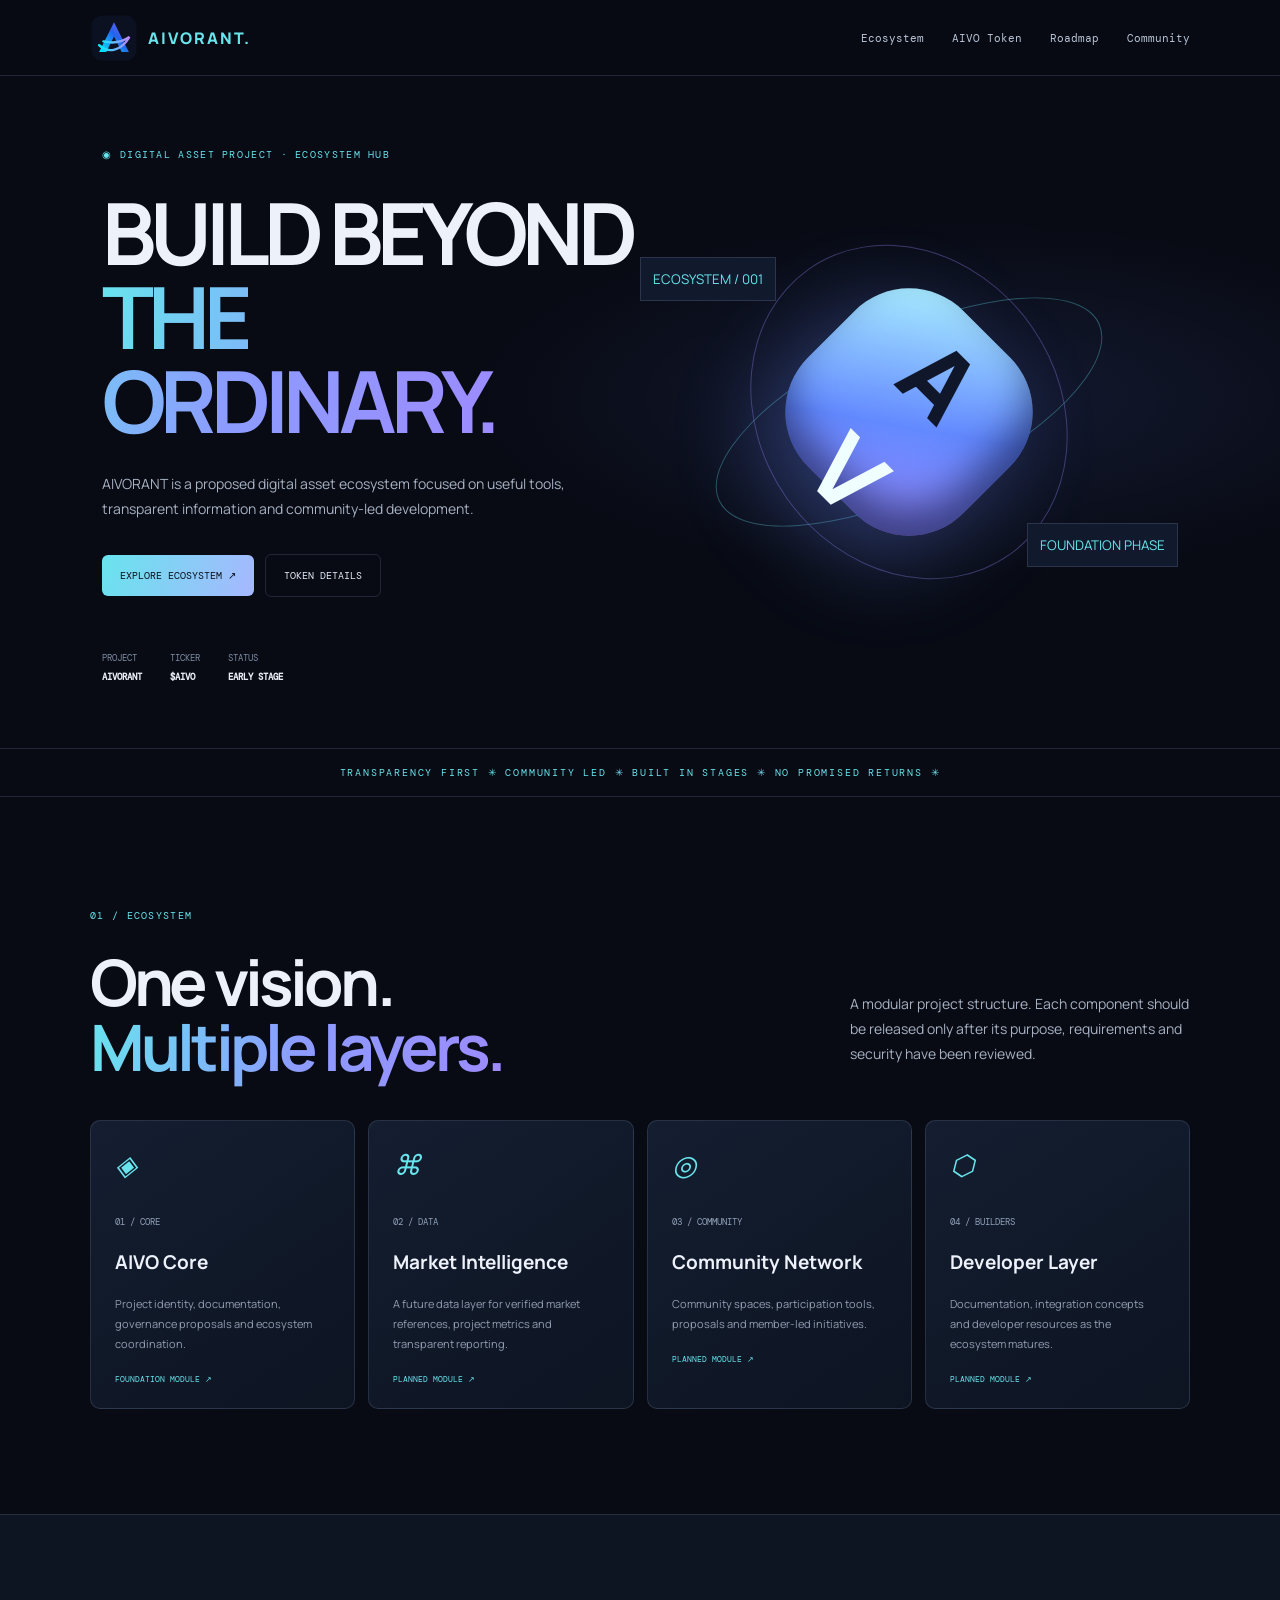
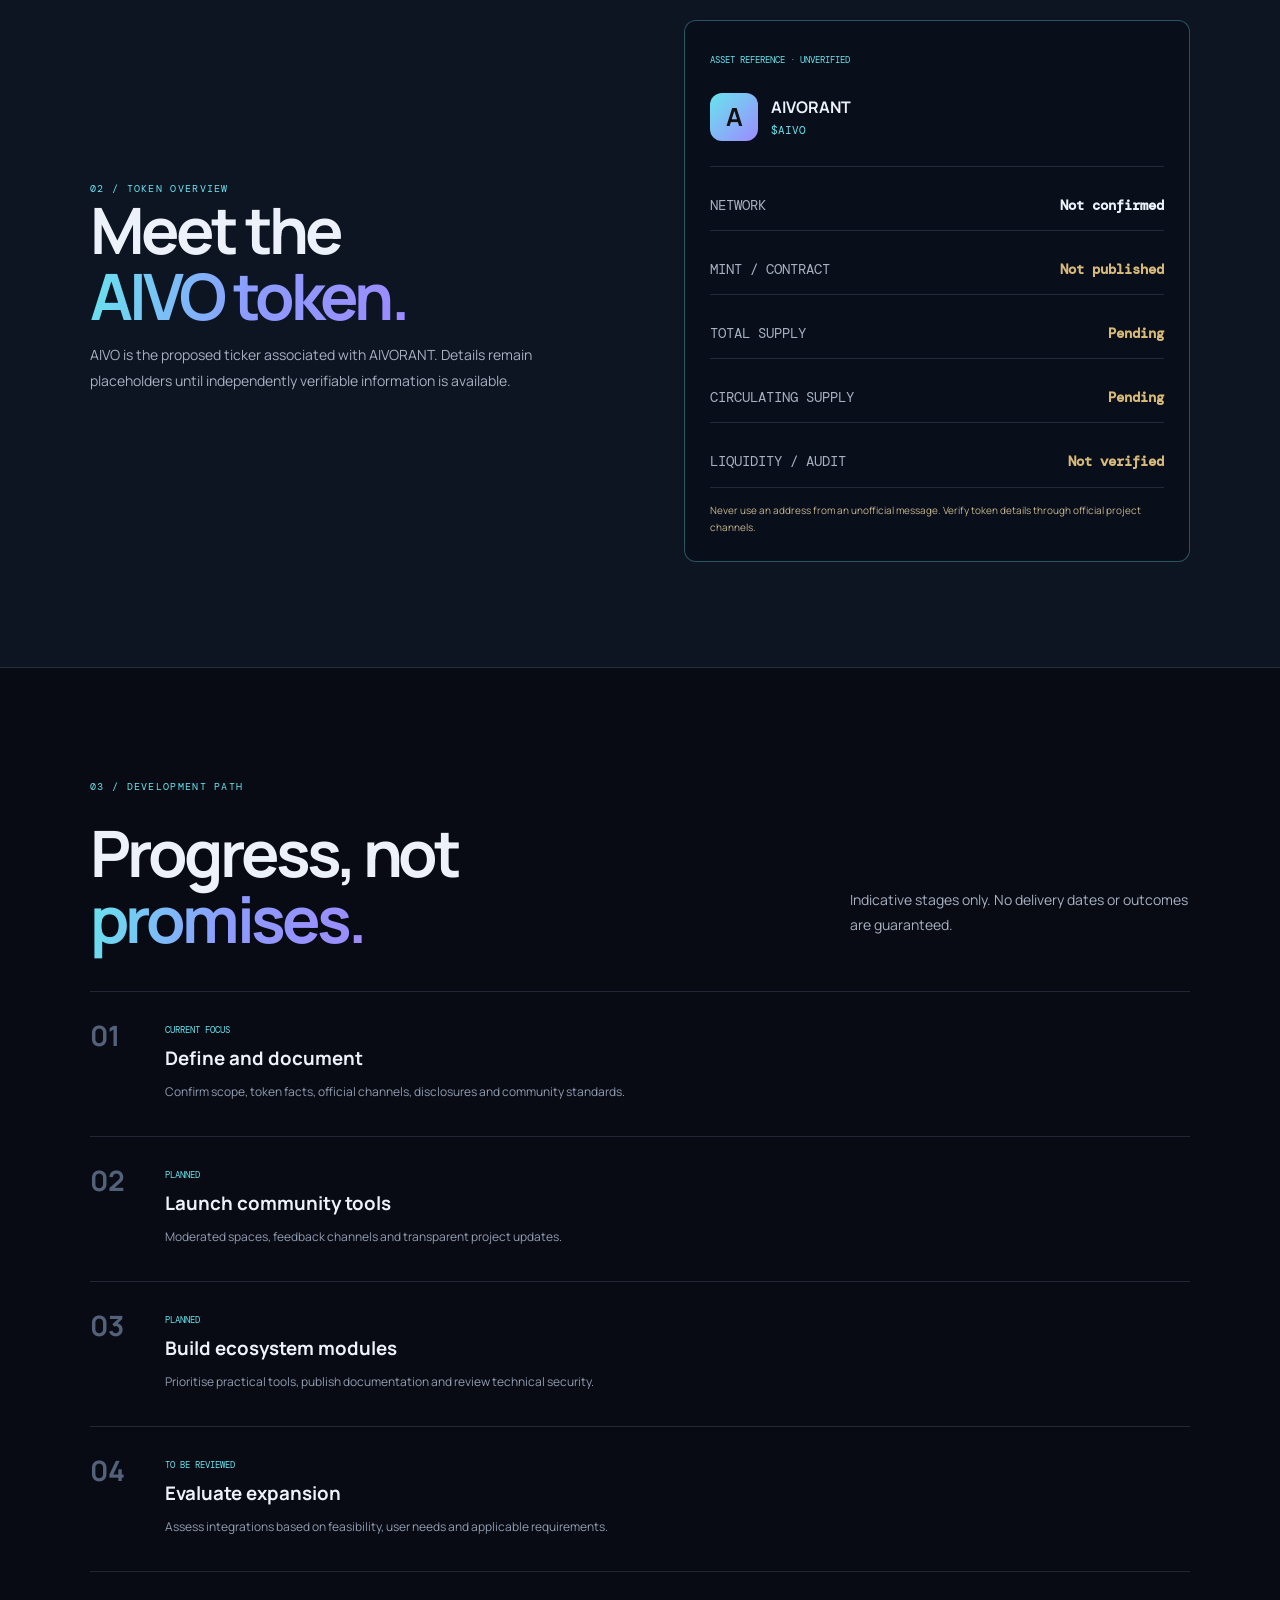
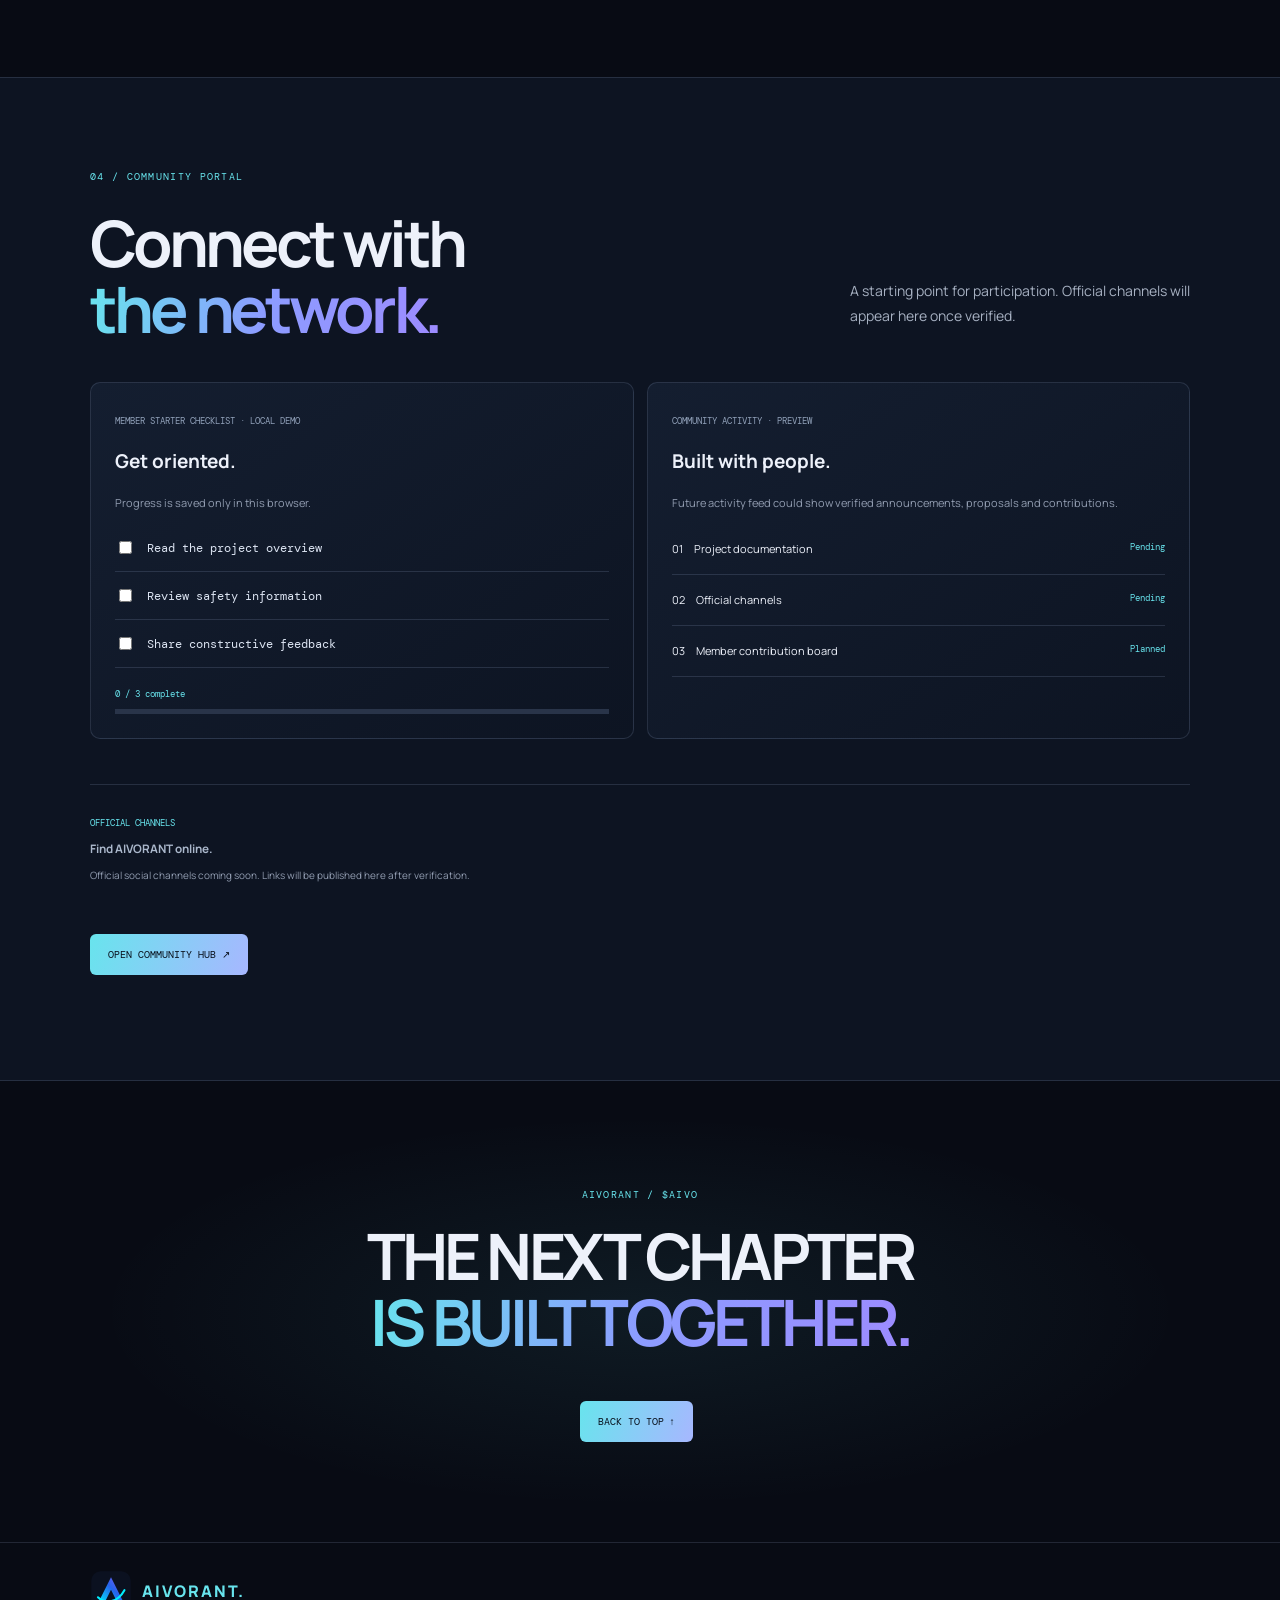
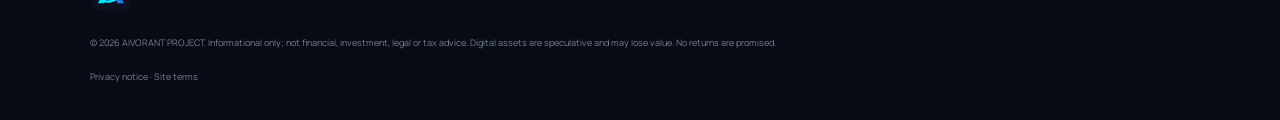
==== commit f4198626: "Update index.html" ====
--- a/index.html
+++ b/index.html
@@ -1,16 +1,342 @@
-<!doctype html><html lang="en"><head><meta charset="utf-8"><meta name="viewport" content="width=device-width,initial-scale=1"><meta name="theme-color" content="#080b14">
+
+<!doctype html>
+<html lang="en">
+<head>
+<meta charset="utf-8">
+<meta name="viewport" content="width=device-width,initial-scale=1">
+<meta name="theme-color" content="#080b14">
+
 <meta name="description" content="Explore AIVORANT ($AIVO), a proposed digital asset ecosystem focused on useful tools, transparent information and community-led development.">
 <meta name="robots" content="index,follow">
+
 <link rel="canonical" href="https://adityasnghofficial01-dotcom.github.io/aivorant-website/">
+
 <meta property="og:type" content="website">
 <meta property="og:title" content="AIVORANT ($AIVO) — Ecosystem">
 <meta property="og:description" content="A proposed digital asset ecosystem focused on useful tools, transparent information and community-led development.">
 <meta property="og:url" content="https://adityasnghofficial01-dotcom.github.io/aivorant-website/">
 <meta name="twitter:card" content="summary">
-<link rel="icon" type="image/svg+xml" href="favicon.svg">
+
+<!-- Embedded AIVORANT favicon -->
+<link rel="icon" href="data:image/svg+xml,%3Csvg xmlns='http://www.w3.org/2000/svg' viewBox='0 0 64 64'%3E%3Crect width='64' height='64' rx='16' fill='%230B1120'/%3E%3Cpath d='M32 9L10 54H21L32 30L43 54H54Z' fill='%2300F0FF'/%3E%3Cpath d='M9 44C23 57 43 52 56 29' fill='none' stroke='%238B5CF6' stroke-width='4' stroke-linecap='round'/%3E%3C/svg%3E">
+
 <link rel="stylesheet" href="styles.css">
-<title>AIVORANT ($AIVO) — Ecosystem</title><link rel="preconnect" href="https://fonts.googleapis.com"><link href="https://fonts.googleapis.com/css2?family=DM+Mono:wght@400;500&family=Manrope:wght@400;500;600;700;800&display=swap" rel="stylesheet"></head><body><header><a class="brand" href="#home"><b>A</b> AIVORANT<span>.</span></a><button id="menu">☰</button><nav id="nav"><a href="#ecosystem">Ecosystem</a><a href="#token">AIVO Token</a><a href="#roadmap">Roadmap</a><a href="#community">Community</a></nav></header><main id="home"><section class="hero"><div><label>◉ DIGITAL ASSET PROJECT · ECOSYSTEM HUB</label><h1>BUILD BEYOND<br><em>THE ORDINARY.</em></h1><p>AIVORANT is a proposed digital asset ecosystem focused on useful tools, transparent information and community-led development.</p><a class="button" href="#ecosystem">EXPLORE ECOSYSTEM ↗</a><a class="button ghost" href="#token">TOKEN DETAILS</a><div class="facts"><span>PROJECT <b>AIVORANT</b></span><span>TICKER <b>$AIVO</b></span><span>STATUS <b>EARLY STAGE</b></span></div></div><div class="visual"><div class="orbit o1"></div><div class="orbit o2"></div><div class="core">A<span>V</span></div><small class="float f1">ECOSYSTEM / 001</small><small class="float f2">FOUNDATION PHASE</small></div></section><div class="ticker">TRANSPARENCY FIRST ✳ COMMUNITY LED ✳ BUILT IN STAGES ✳ NO PROMISED RETURNS ✳</div>
-<section class="section" id="ecosystem"><label>01 / ECOSYSTEM</label><div class="heading"><h2>One vision.<br><em>Multiple layers.</em></h2><p>A modular project structure. Each component should be released only after its purpose, requirements and security have been reviewed.</p></div><div class="grid"><article><i>◈</i><small>01 / CORE</small><h3>AIVO Core</h3><p>Project identity, documentation, governance proposals and ecosystem coordination.</p><b>FOUNDATION MODULE ↗</b></article><article><i>⌘</i><small>02 / DATA</small><h3>Market Intelligence</h3><p>A future data layer for verified market references, project metrics and transparent reporting.</p><b>PLANNED MODULE ↗</b></article><article><i>◎</i><small>03 / COMMUNITY</small><h3>Community Network</h3><p>Community spaces, participation tools, proposals and member-led initiatives.</p><b>PLANNED MODULE ↗</b></article><article><i>⬡</i><small>04 / BUILDERS</small><h3>Developer Layer</h3><p>Documentation, integration concepts and developer resources as the ecosystem matures.</p><b>PLANNED MODULE ↗</b></article></div></section>
-<section class="token-section" id="token"><div class="section token-layout"><div><label>02 / TOKEN OVERVIEW</label><h2>Meet the<br><em>AIVO token.</em></h2><p>AIVO is the proposed ticker associated with AIVORANT. Details remain placeholders until independently verifiable information is available.</p></div><div class="token-card"><small>ASSET REFERENCE · UNVERIFIED</small><div class="token-name"><b>A</b><div><strong>AIVORANT</strong><span>$AIVO</span></div></div><p>NETWORK <strong>Not confirmed</strong></p><p>MINT / CONTRACT <strong class="pending">Not published</strong></p><p>TOTAL SUPPLY <strong class="pending">Pending</strong></p><p>CIRCULATING SUPPLY <strong class="pending">Pending</strong></p><p>LIQUIDITY / AUDIT <strong class="pending">Not verified</strong></p><aside>Never use an address from an unofficial message. Verify token details through official project channels.</aside></div></div></section>
-<section class="section" id="roadmap"><label>03 / DEVELOPMENT PATH</label><div class="heading"><h2>Progress, not<br><em>promises.</em></h2><p>Indicative stages only. No delivery dates or outcomes are guaranteed.</p></div><div class="roadmap"><article><b>01</b><div><small>CURRENT FOCUS</small><h3>Define and document</h3><p>Confirm scope, token facts, official channels, disclosures and community standards.</p></div></article><article><b>02</b><div><small>PLANNED</small><h3>Launch community tools</h3><p>Moderated spaces, feedback channels and transparent project updates.</p></div></article><article><b>03</b><div><small>PLANNED</small><h3>Build ecosystem modules</h3><p>Prioritise practical tools, publish documentation and review technical security.</p></div></article><article><b>04</b><div><small>TO BE REVIEWED</small><h3>Evaluate expansion</h3><p>Assess integrations based on feasibility, user needs and applicable requirements.</p></div></article></div></section>
-<section class="community" id="community"><div class="section"><label>04 / COMMUNITY PORTAL</label><div class="heading"><h2>Connect with<br><em>the network.</em></h2><p>A starting point for participation. Official channels will appear here once verified.</p></div><div class="grid two"><article class="hub"><small>MEMBER STARTER CHECKLIST · LOCAL DEMO</small><h3>Get oriented.</h3><p>Progress is saved only in this browser.</p><label class="task"><input type="checkbox"> Read the project overview</label><label class="task"><input type="checkbox"> Review safety information</label><label class="task"><input type="checkbox"> Share constructive feedback</label><div id="progress">0 / 3 complete</div><div class="bar"><i id="bar"></i></div></article><article class="hub"><small>COMMUNITY ACTIVITY · PREVIEW</small><h3>Built with people.</h3><p>Future activity feed could show verified announcements, proposals and contributions.</p><div class="activity">01　Project documentation <span>Pending</span></div><div class="activity">02　Official channels <span>Pending</span></div><div class="activity">03　Member contribution board <span>Planned</span></div></article></div><div class="social"><div><small>OFFICIAL CHANNELS</small><h3>Find AIVORANT online.</h3><p>Social links will be added after verification.</p></div><div>X · ADD OFFICIAL URL　　TELEGRAM · ADD URL　　DISCORD · OPTIONAL</div></div><div style="margin-top:24px"><a class="button" href="community.html">OPEN COMMUNITY HUB ↗</a></div></div></section><section class="closing"><label>AIVORANT / $AIVO</label><h2>THE NEXT CHAPTER<br><em>IS BUILT TOGETHER.</em></h2><a class="button" href="#home">BACK TO TOP ↑</a></section></main><footer><a class="brand" href="#home"><b>A</b> AIVORANT<span>.</span></a><p>© <span id="year"></span> AIVORANT PROJECT. Informational only; not financial, investment, legal or tax advice. Digital assets are speculative and may lose value. No returns are promised.</p><p><a href="privacy.html">Privacy notice</a> · <a href="terms.html">Site terms</a></p></footer><script src="app.js"></script></body></html>
+
+<link rel="preconnect" href="https://fonts.googleapis.com">
+<link href="https://fonts.googleapis.com/css2?family=DM+Mono:wght@400;500&family=Manrope:wght@400;500;600;700;800&display=swap" rel="stylesheet">
+
+<title>AIVORANT ($AIVO) — Ecosystem</title>
+
+<!-- Logo display -->
+<style>
+.brand {
+  display: inline-flex;
+  align-items: center;
+  gap: 10px;
+  text-decoration: none;
+}
+
+.brand-logo {
+  width: 48px;
+  height: 48px;
+  flex-shrink: 0;
+}
+
+footer .brand-logo {
+  width: 42px;
+  height: 42px;
+}
+</style>
+</head>
+
+<body>
+
+<header>
+<a class="brand" href="#home" aria-label="AIVORANT home">
+<svg class="brand-logo" xmlns="http://www.w3.org/2000/svg" viewBox="0 0 100 100" role="img" aria-label="AIVORANT orbital A">
+<defs>
+<linearGradient id="brandA" x1="0" y1="1" x2="1" y2="0">
+<stop offset="0" stop-color="#00F0FF"/>
+<stop offset="0.55" stop-color="#2563EB"/>
+<stop offset="1" stop-color="#8B5CF6"/>
+</linearGradient>
+<linearGradient id="brandOrbit" x1="0" y1="0" x2="1" y2="0">
+<stop offset="0" stop-color="#00F0FF"/>
+<stop offset="1" stop-color="#C084FC"/>
+</linearGradient>
+</defs>
+<rect x="3" y="3" width="94" height="94" rx="23" fill="#0B1120"/>
+<path d="M50 17L19 79H34L50 47L66 79H81Z" fill="url(#brandA)"/>
+<path d="M19 65C37 83 66 77 82 48C69 57 49 62 28 57" fill="none" stroke="url(#brandOrbit)" stroke-width="5" stroke-linecap="round"/>
+</svg>
+<span>AIVORANT<span>.</span></span>
+</a>
+
+<button id="menu" aria-label="Toggle navigation">☰</button>
+
+<nav id="nav">
+<a href="#ecosystem">Ecosystem</a>
+<a href="#token">AIVO Token</a>
+<a href="#roadmap">Roadmap</a>
+<a href="#community">Community</a>
+</nav>
+</header>
+
+<main id="home">
+
+<section class="hero">
+<div>
+<label>◉ DIGITAL ASSET PROJECT · ECOSYSTEM HUB</label>
+
+<h1>BUILD BEYOND<br><em>THE ORDINARY.</em></h1>
+
+<p>AIVORANT is a proposed digital asset ecosystem focused on useful tools, transparent information and community-led development.</p>
+
+<a class="button" href="#ecosystem">EXPLORE ECOSYSTEM ↗</a>
+<a class="button ghost" href="#token">TOKEN DETAILS</a>
+
+<div class="facts">
+<span>PROJECT <b>AIVORANT</b></span>
+<span>TICKER <b>$AIVO</b></span>
+<span>STATUS <b>EARLY STAGE</b></span>
+</div>
+</div>
+
+<div class="visual">
+<div class="orbit o1"></div>
+<div class="orbit o2"></div>
+<div class="core">A<span>V</span></div>
+<small class="float f1">ECOSYSTEM / 001</small>
+<small class="float f2">FOUNDATION PHASE</small>
+</div>
+</section>
+
+<div class="ticker">
+TRANSPARENCY FIRST ✳ COMMUNITY LED ✳ BUILT IN STAGES ✳ NO PROMISED RETURNS ✳
+</div>
+
+<section class="section" id="ecosystem">
+<label>01 / ECOSYSTEM</label>
+
+<div class="heading">
+<h2>One vision.<br><em>Multiple layers.</em></h2>
+<p>A modular project structure. Each component should be released only after its purpose, requirements and security have been reviewed.</p>
+</div>
+
+<div class="grid">
+
+<article>
+<i>◈</i>
+<small>01 / CORE</small>
+<h3>AIVO Core</h3>
+<p>Project identity, documentation, governance proposals and ecosystem coordination.</p>
+<b>FOUNDATION MODULE ↗</b>
+</article>
+
+<article>
+<i>⌘</i>
+<small>02 / DATA</small>
+<h3>Market Intelligence</h3>
+<p>A future data layer for verified market references, project metrics and transparent reporting.</p>
+<b>PLANNED MODULE ↗</b>
+</article>
+
+<article>
+<i>◎</i>
+<small>03 / COMMUNITY</small>
+<h3>Community Network</h3>
+<p>Community spaces, participation tools, proposals and member-led initiatives.</p>
+<b>PLANNED MODULE ↗</b>
+</article>
+
+<article>
+<i>⬡</i>
+<small>04 / BUILDERS</small>
+<h3>Developer Layer</h3>
+<p>Documentation, integration concepts and developer resources as the ecosystem matures.</p>
+<b>PLANNED MODULE ↗</b>
+</article>
+
+</div>
+</section>
+
+<section class="token-section" id="token">
+<div class="section token-layout">
+
+<div>
+<label>02 / TOKEN OVERVIEW</label>
+<h2>Meet the<br><em>AIVO token.</em></h2>
+<p>AIVO is the proposed ticker associated with AIVORANT. Details remain placeholders until independently verifiable information is available.</p>
+</div>
+
+<div class="token-card">
+<small>ASSET REFERENCE · UNVERIFIED</small>
+
+<div class="token-name">
+<b>A</b>
+<div>
+<strong>AIVORANT</strong>
+<span>$AIVO</span>
+</div>
+</div>
+
+<p>NETWORK <strong>Not confirmed</strong></p>
+<p>MINT / CONTRACT <strong class="pending">Not published</strong></p>
+<p>TOTAL SUPPLY <strong class="pending">Pending</strong></p>
+<p>CIRCULATING SUPPLY <strong class="pending">Pending</strong></p>
+<p>LIQUIDITY / AUDIT <strong class="pending">Not verified</strong></p>
+
+<aside>Never use an address from an unofficial message. Verify token details through official project channels.</aside>
+</div>
+
+</div>
+</section>
+
+<section class="section" id="roadmap">
+<label>03 / DEVELOPMENT PATH</label>
+
+<div class="heading">
+<h2>Progress, not<br><em>promises.</em></h2>
+<p>Indicative stages only. No delivery dates or outcomes are guaranteed.</p>
+</div>
+
+<div class="roadmap">
+
+<article>
+<b>01</b>
+<div>
+<small>CURRENT FOCUS</small>
+<h3>Define and document</h3>
+<p>Confirm scope, token facts, official channels, disclosures and community standards.</p>
+</div>
+</article>
+
+<article>
+<b>02</b>
+<div>
+<small>PLANNED</small>
+<h3>Launch community tools</h3>
+<p>Moderated spaces, feedback channels and transparent project updates.</p>
+</div>
+</article>
+
+<article>
+<b>03</b>
+<div>
+<small>PLANNED</small>
+<h3>Build ecosystem modules</h3>
+<p>Prioritise practical tools, publish documentation and review technical security.</p>
+</div>
+</article>
+
+<article>
+<b>04</b>
+<div>
+<small>TO BE REVIEWED</small>
+<h3>Evaluate expansion</h3>
+<p>Assess integrations based on feasibility, user needs and applicable requirements.</p>
+</div>
+</article>
+
+</div>
+</section>
+
+<section class="community" id="community">
+<div class="section">
+
+<label>04 / COMMUNITY PORTAL</label>
+
+<div class="heading">
+<h2>Connect with<br><em>the network.</em></h2>
+<p>A starting point for participation. Official channels will appear here once verified.</p>
+</div>
+
+<div class="grid two">
+
+<article class="hub">
+<small>MEMBER STARTER CHECKLIST · LOCAL DEMO</small>
+<h3>Get oriented.</h3>
+<p>Progress is saved only in this browser.</p>
+
+<label class="task">
+<input type="checkbox"> Read the project overview
+</label>
+
+<label class="task">
+<input type="checkbox"> Review safety information
+</label>
+
+<label class="task">
+<input type="checkbox"> Share constructive feedback
+</label>
+
+<div id="progress">0 / 3 complete</div>
+<div class="bar"><i id="bar"></i></div>
+</article>
+
+<article class="hub">
+<small>COMMUNITY ACTIVITY · PREVIEW</small>
+<h3>Built with people.</h3>
+<p>Future activity feed could show verified announcements, proposals and contributions.</p>
+
+<div class="activity">01　Project documentation <span>Pending</span></div>
+<div class="activity">02　Official channels <span>Pending</span></div>
+<div class="activity">03　Member contribution board <span>Planned</span></div>
+</article>
+
+</div>
+
+<div class="social">
+<div>
+<small>OFFICIAL CHANNELS</small>
+<h3>Find AIVORANT online.</h3>
+<p>Official social channels coming soon. Links will be published here after verification.</p>
+</div>
+</div>
+
+<div style="margin-top:24px">
+<a class="button" href="community.html">OPEN COMMUNITY HUB ↗</a>
+</div>
+
+</div>
+</section>
+
+<section class="closing">
+<label>AIVORANT / $AIVO</label>
+<h2>THE NEXT CHAPTER<br><em>IS BUILT TOGETHER.</em></h2>
+<a class="button" href="#home">BACK TO TOP ↑</a>
+</section>
+
+</main>
+
+<footer>
+
+<a class="brand" href="#home" aria-label="AIVORANT home">
+<svg class="brand-logo" xmlns="http://www.w3.org/2000/svg" viewBox="0 0 100 100" aria-hidden="true">
+<defs>
+<linearGradient id="footerA" x1="0" y1="1" x2="1" y2="0">
+<stop offset="0" stop-color="#00F0FF"/>
+<stop offset="0.55" stop-color="#2563EB"/>
+<stop offset="1" stop-color="#8B5CF6"/>
+</linearGradient>
+</defs>
+<rect x="3" y="3" width="94" height="94" rx="23" fill="#0B1120"/>
+<path d="M50 17L19 79H34L50 47L66 79H81Z" fill="url(#footerA)"/>
+<path d="M19 65C37 83 66 77 82 48" fill="none" stroke="#00F0FF" stroke-width="5" stroke-linecap="round"/>
+</svg>
+<span>AIVORANT<span>.</span></span>
+</a>
+
+<p>© <span id="year"></span> AIVORANT PROJECT. Informational only; not financial, investment, legal or tax advice. Digital assets are speculative and may lose value. No returns are promised.</p>
+
+<p>
+<a href="privacy.html">Privacy notice</a> ·
+<a href="terms.html">Site terms</a>
+</p>
+
+</footer>
+
+<script src="app.js"></script>
+
+</body>
+</html>
--- a/styles.css
+++ b/styles.css
@@ -1 +1,470 @@
-*{box-sizing:border-box}html{scroll-behavior:smooth}body{margin:0;background:#080b14;color:#edf1fa;font-family:Manrope,Arial,sans-serif}a{color:inherit;text-decoration:none}:root{--cyan:#68e4ed;--violet:#9d8bff;--line:rgba(190,208,255,.14);--muted:#929db1}header{height:76px;padding:0 7%;display:flex;align-items:center;justify-content:space-between;border-bottom:1px solid var(--line);position:sticky;top:0;background:#080b14ed;backdrop-filter:blur(16px);z-index:5}.brand{font-weight:800;letter-spacing:.13em}.brand b{display:inline-grid;place-items:center;background:linear-gradient(135deg,var(--cyan),var(--violet));color:#101526;border-radius:9px;width:33px;height:33px}.brand span{color:var(--cyan)}nav{display:flex;gap:28px;font:11px 'DM Mono';color:#bac5d7}nav a:hover{color:var(--cyan)}#menu{display:none}.hero{min-height:650px;padding:65px 8%;display:grid;grid-template-columns:1fr 1fr;align-items:center;background:radial-gradient(ellipse at 75% 48%,#637dff20,transparent 36%)}label,.hero label,.section>label,.section label:first-child{font:10px 'DM Mono';letter-spacing:.13em;color:var(--cyan)}h1{font-size:clamp(48px,6.7vw,86px);line-height:.98;letter-spacing:-.07em;margin:28px 0}em{font-style:normal;background:linear-gradient(100deg,var(--cyan),#8c9cff,var(--violet));background-clip:text;color:transparent}.hero p,.heading p,.token-layout>div>p{max-width:480px;color:#a7b1c2;line-height:1.8;font-size:14px}.button{display:inline-block;background:linear-gradient(110deg,var(--cyan),#a7b7ff);color:#08101c;padding:14px 18px;border-radius:6px;font:10px 'DM Mono';margin:18px 8px 0 0}.ghost{background:transparent;color:#e4eaf6;border:1px solid var(--line)}.facts{display:flex;gap:28px;margin-top:55px}.facts span{font:9px 'DM Mono';color:#7f8da4;display:grid;gap:7px}.facts b{color:#e5eaf3}.visual{height:430px;display:grid;place-items:center;position:relative;perspective:800px}.core{width:220px;height:220px;border-radius:35%;display:grid;place-items:center;background:linear-gradient(145deg,#b5ffff,#6389ff 55%,#a58bff);box-shadow:inset -20px -20px 40px #101a47aa,0 35px 90px #6a8aff55;font-size:95px;font-weight:800;color:#10172a;transform:rotate(45deg);animation:float 6s infinite ease-in-out}.core span{color:#efffff}.orbit{position:absolute;border:1px solid #68e4ed55;border-radius:50%;transform:rotate(-25deg)}.o1{width:420px;height:160px}.o2{width:350px;height:300px;transform:rotate(55deg);border-color:#9d8bff55}.float{position:absolute;background:#111a2c;border:1px solid var(--line);padding:12px;color:var(--cyan)}.f1{top:14%;left:0}.f2{right:0;bottom:14%}@keyframes float{50%{transform:translateY(-16px) rotate(51deg)}}.ticker{padding:17px;text-align:center;border-block:1px solid var(--line);font:10px 'DM Mono';letter-spacing:.18em;color:var(--cyan)}.section{width:min(1100px,88%);margin:auto;padding:105px 0}.heading{display:flex;justify-content:space-between;align-items:end;gap:30px;margin:25px 0 40px}.heading h2,.token-layout h2,.closing h2{font-size:clamp(40px,5vw,64px);line-height:1.03;letter-spacing:-.06em;margin:0}.heading p{max-width:340px}.grid{display:grid;grid-template-columns:repeat(4,1fr);gap:13px}.grid article,.hub{padding:24px;background:linear-gradient(145deg,#141e30,#0d1422);border:1px solid var(--line);border-radius:10px;min-height:240px}.grid i{display:block;font-size:28px;color:var(--cyan);margin-bottom:25px}.grid small,.hub>small{font:9px 'DM Mono';color:#91a1b9}.grid h3,.hub h3{font-size:19px}.grid p,.hub p{font-size:11px;line-height:1.8;color:var(--muted)}.grid article>b{display:block;margin-top:20px;font:8px 'DM Mono';color:var(--cyan)}.token-section,.community{background:#0d1422;border-block:1px solid var(--line)}.token-layout{display:grid;grid-template-columns:1fr 1fr;gap:8%;align-items:center}.token-card{padding:25px;background:#080e1a;border:1px solid #68e4ed55;border-radius:12px}.token-card>small{font:9px 'DM Mono';color:var(--cyan)}.token-name{display:flex;align-items:center;gap:13px;padding:25px 0;border-bottom:1px solid var(--line)}.token-name>b{background:linear-gradient(135deg,var(--cyan),var(--violet));color:#111;width:48px;height:48px;display:grid;place-items:center;border-radius:12px;font-size:25px}.token-name span{display:block;color:var(--cyan);font:11px 'DM Mono';margin-top:5px}.token-card p{display:flex;justify-content:space-between;border-bottom:1px solid var(--line);padding:12px 0;font:9px 'DM Mono';color:#91a1b9}.token-card p strong{color:#edf1fa}.pending{color:#d7b978!important}.token-card aside{color:#c5b58d;font-size:10px;line-height:1.7}.roadmap{border-top:1px solid var(--line)}.roadmap article{display:grid;grid-template-columns:60px 1fr;padding:24px 0;border-bottom:1px solid var(--line);gap:15px}.roadmap article>b{font-size:28px;color:#53617a}.roadmap small{font:9px 'DM Mono';color:var(--cyan)}.roadmap h3{margin:7px 0}.roadmap p{color:var(--muted);font-size:12px}.community .section{padding-top:85px}.community-head{display:flex;justify-content:space-between}.grid.two{grid-template-columns:1fr 1fr}.hub{min-height:300px}.task{display:flex;gap:12px;align-items:center;padding:14px 0;border-bottom:1px solid var(--line);color:#dce4f2;font-size:12px;letter-spacing:0}.task input{accent-color:var(--cyan)}#progress{font:9px 'DM Mono';color:var(--cyan);margin-top:20px}.bar{height:5px;background:#293449;margin-top:9px}.bar i{display:block;width:0;height:100%;background:var(--cyan);transition:.2s}.activity{padding:17px 0;border-bottom:1px solid var(--line);font-size:11px}.activity span{float:right;color:var(--cyan);font:9px 'DM Mono'}.social{display:flex;justify-content:space-between;align-items:center;gap:20px;margin-top:45px;padding-top:30px;border-top:1px solid var(--line);font-size:10px;color:#aab7cb}.social small{color:var(--cyan);font:9px 'DM Mono'}.social p{color:var(--muted)}.closing{text-align:center;padding:100px 15px;background:radial-gradient(ellipse,#68e4ed13,transparent 60%)}.closing h2{margin:20px 0 28px}.footer{padding:27px 7%;border-top:1px solid var(--line)}.footer p{max-width:850px;color:#748198;font-size:9px;line-height:1.7;margin-top:18px}@media(max-width:800px){header{padding:0 5%}#menu{display:block;background:none;color:white;border:0;font-size:23px}nav{display:none;position:absolute;top:76px;left:0;right:0;padding:22px;background:#0d1422;flex-direction:column}nav.open{display:flex}.hero{grid-template-columns:1fr;padding:40px 6% 70px}.visual{grid-row:1;height:330px}.hero>div:first-child{grid-row:2}.hero h1{font-size:clamp(48px,12vw,75px)}.section{padding:75px 0}.heading{display:block}.heading p{margin-top:15px}.grid{grid-template-columns:repeat(2,1fr)}.token-layout{grid-template-columns:1fr;gap:30px}.grid.two{grid-template-columns:1fr}.social{display:block}.social>div+div{margin-top:18px}}@media(max-width:450px){.visual{height:285px}.core{width:175px;height:175px;font-size:72px}.o1{width:300px}.o2{width:270px}.grid{grid-template-columns:1fr}.facts{gap:14px}.facts span{font-size:8px}.facts b{font-size:9px}.float{font-size:8px;padding:9px}.section{width:88%}.token-card{padding:18px}}+
+*{box-sizing:border-box}
+html{scroll-behavior:smooth}
+body{margin:0;background:#080b14;color:#edf1fa;font-family:Manrope,Arial,sans-serif}
+a{color:inherit;text-decoration:none}
+
+:root{
+  --cyan:#68e4ed;
+  --violet:#9d8bff;
+  --line:rgba(190,208,255,.14);
+  --muted:#929db1
+}
+
+header{
+  height:76px;
+  padding:0 7%;
+  display:flex;
+  align-items:center;
+  justify-content:space-between;
+  border-bottom:1px solid var(--line);
+  position:sticky;
+  top:0;
+  background:#080b14ed;
+  backdrop-filter:blur(16px);
+  z-index:5
+}
+
+.brand{font-weight:800;letter-spacing:.13em}
+.brand b{
+  display:inline-grid;
+  place-items:center;
+  background:linear-gradient(135deg,var(--cyan),var(--violet));
+  color:#101526;
+  border-radius:9px;
+  width:33px;
+  height:33px
+}
+.brand span{color:var(--cyan)}
+
+nav{
+  display:flex;
+  gap:28px;
+  font:11px 'DM Mono';
+  color:#bac5d7
+}
+nav a:hover{color:var(--cyan)}
+#menu{display:none}
+
+.hero{
+  min-height:650px;
+  padding:65px 8%;
+  display:grid;
+  grid-template-columns:1fr 1fr;
+  align-items:center;
+  background:radial-gradient(ellipse at 75% 48%,#637dff20,transparent 36%)
+}
+
+label,.hero label,.section>label,.section label:first-child{
+  font:10px 'DM Mono';
+  letter-spacing:.13em;
+  color:var(--cyan)
+}
+
+h1{
+  font-size:clamp(48px,6.7vw,86px);
+  line-height:.98;
+  letter-spacing:-.07em;
+  margin:28px 0
+}
+
+em{
+  font-style:normal;
+  background:linear-gradient(100deg,var(--cyan),#8c9cff,var(--violet));
+  background-clip:text;
+  color:transparent
+}
+
+.hero p,.heading p,.token-layout>div>p{
+  max-width:480px;
+  color:#a7b1c2;
+  line-height:1.8;
+  font-size:14px
+}
+
+.button{
+  display:inline-block;
+  background:linear-gradient(110deg,var(--cyan),#a7b7ff);
+  color:#08101c;
+  padding:14px 18px;
+  border-radius:6px;
+  font:10px 'DM Mono';
+  margin:18px 8px 0 0
+}
+
+.ghost{
+  background:transparent;
+  color:#e4eaf6;
+  border:1px solid var(--line)
+}
+
+.facts{
+  display:flex;
+  gap:28px;
+  margin-top:55px
+}
+.facts span{
+  font:9px 'DM Mono';
+  color:#7f8da4;
+  display:grid;
+  gap:7px
+}
+.facts b{color:#e5eaf3}
+
+.visual{
+  height:430px;
+  display:grid;
+  place-items:center;
+  position:relative;
+  perspective:800px
+}
+
+.core{
+  width:220px;
+  height:220px;
+  border-radius:35%;
+  display:grid;
+  place-items:center;
+  background:linear-gradient(145deg,#b5ffff,#6389ff 55%,#a58bff);
+  box-shadow:inset -20px -20px 40px #101a47aa,0 35px 90px #6a8aff55;
+  font-size:95px;
+  font-weight:800;
+  color:#10172a;
+  transform:rotate(45deg);
+  animation:float 6s infinite ease-in-out
+}
+.core span{color:#efffff}
+
+.orbit{
+  position:absolute;
+  border:1px solid #68e4ed55;
+  border-radius:50%;
+  transform:rotate(-25deg)
+}
+.o1{width:420px;height:160px}
+.o2{
+  width:350px;
+  height:300px;
+  transform:rotate(55deg);
+  border-color:#9d8bff55
+}
+
+.float{
+  position:absolute;
+  background:#111a2c;
+  border:1px solid var(--line);
+  padding:12px;
+  color:var(--cyan)
+}
+.f1{top:14%;left:0}
+.f2{right:0;bottom:14%}
+
+@keyframes float{
+  50%{transform:translateY(-16px) rotate(51deg)}
+}
+
+.ticker{
+  padding:17px;
+  text-align:center;
+  border-block:1px solid var(--line);
+  font:10px 'DM Mono';
+  letter-spacing:.18em;
+  color:var(--cyan)
+}
+
+.section{
+  width:min(1100px,88%);
+  margin:auto;
+  padding:105px 0
+}
+
+.heading{
+  display:flex;
+  justify-content:space-between;
+  align-items:end;
+  gap:30px;
+  margin:25px 0 40px
+}
+
+.heading h2,.token-layout h2,.closing h2{
+  font-size:clamp(40px,5vw,64px);
+  line-height:1.03;
+  letter-spacing:-.06em;
+  margin:0
+}
+.heading p{max-width:340px}
+
+.grid{
+  display:grid;
+  grid-template-columns:repeat(4,1fr);
+  gap:13px
+}
+
+.grid article,.hub{
+  padding:24px;
+  background:linear-gradient(145deg,#141e30,#0d1422);
+  border:1px solid var(--line);
+  border-radius:10px;
+  min-height:240px
+}
+
+.grid i{
+  display:block;
+  font-size:28px;
+  color:var(--cyan);
+  margin-bottom:25px
+}
+.grid small,.hub>small{
+  font:9px 'DM Mono';
+  color:#91a1b9
+}
+.grid h3,.hub h3{font-size:19px}
+.grid p,.hub p{
+  font-size:11px;
+  line-height:1.8;
+  color:var(--muted)
+}
+.grid article>b{
+  display:block;
+  margin-top:20px;
+  font:8px 'DM Mono';
+  color:var(--cyan)
+}
+
+.token-section,.community{
+  background:#0d1422;
+  border-block:1px solid var(--line)
+}
+
+.token-layout{
+  display:grid;
+  grid-template-columns:1fr 1fr;
+  gap:8%;
+  align-items:center
+}
+
+.token-card{
+  padding:25px;
+  background:#080e1a;
+  border:1px solid #68e4ed55;
+  border-radius:12px
+}
+.token-card>small{
+  font:9px 'DM Mono';
+  color:var(--cyan)
+}
+
+.token-name{
+  display:flex;
+  align-items:center;
+  gap:13px;
+  padding:25px 0;
+  border-bottom:1px solid var(--line)
+}
+.token-name>b{
+  background:linear-gradient(135deg,var(--cyan),var(--violet));
+  color:#111;
+  width:48px;
+  height:48px;
+  display:grid;
+  place-items:center;
+  border-radius:12px;
+  font-size:25px
+}
+.token-name span{
+  display:block;
+  color:var(--cyan);
+  font:11px 'DM Mono';
+  margin-top:5px
+}
+.token-card p{
+  display:flex;
+  justify-content:space-between;
+  border-bottom:1px solid var(--line);
+  padding:12px 0;
+  font:9px 'DM Mono';
+  color:#91a1b9
+}
+.token-card p strong{color:#edf1fa}
+.pending{color:#d7b978!important}
+.token-card aside{
+  color:#c5b58d;
+  font-size:10px;
+  line-height:1.7
+}
+
+.roadmap{border-top:1px solid var(--line)}
+.roadmap article{
+  display:grid;
+  grid-template-columns:60px 1fr;
+  padding:24px 0;
+  border-bottom:1px solid var(--line);
+  gap:15px
+}
+.roadmap article>b{
+  font-size:28px;
+  color:#53617a
+}
+.roadmap small{
+  font:9px 'DM Mono';
+  color:var(--cyan)
+}
+.roadmap h3{margin:7px 0}
+.roadmap p{
+  color:var(--muted);
+  font-size:12px
+}
+
+.community .section{padding-top:85px}
+.community-head{
+  display:flex;
+  justify-content:space-between
+}
+
+.grid.two{grid-template-columns:1fr 1fr}
+.hub{min-height:300px}
+
+.task{
+  display:flex;
+  gap:12px;
+  align-items:center;
+  padding:14px 0;
+  border-bottom:1px solid var(--line);
+  color:#dce4f2;
+  font-size:12px;
+  letter-spacing:0
+}
+.task input{accent-color:var(--cyan)}
+
+#progress{
+  font:9px 'DM Mono';
+  color:var(--cyan);
+  margin-top:20px
+}
+
+.bar{
+  height:5px;
+  background:#293449;
+  margin-top:9px
+}
+.bar i{
+  display:block;
+  width:0;
+  height:100%;
+  background:var(--cyan);
+  transition:.2s
+}
+
+.activity{
+  padding:17px 0;
+  border-bottom:1px solid var(--line);
+  font-size:11px
+}
+.activity span{
+  float:right;
+  color:var(--cyan);
+  font:9px 'DM Mono'
+}
+
+.social{
+  display:flex;
+  justify-content:space-between;
+  align-items:center;
+  gap:20px;
+  margin-top:45px;
+  padding-top:30px;
+  border-top:1px solid var(--line);
+  font-size:10px;
+  color:#aab7cb
+}
+.social small{
+  color:var(--cyan);
+  font:9px 'DM Mono'
+}
+.social p{color:var(--muted)}
+
+.closing{
+  text-align:center;
+  padding:100px 15px;
+  background:radial-gradient(ellipse,#68e4ed13,transparent 60%)
+}
+.closing h2{margin:20px 0 28px}
+
+/* Correct footer styling */
+footer{
+  padding:27px 7%;
+  border-top:1px solid var(--line)
+}
+footer p{
+  max-width:850px;
+  color:#748198;
+  font-size:9px;
+  line-height:1.7;
+  margin-top:18px
+}
+
+@media(max-width:800px){
+  header{padding:0 5%}
+  #menu{
+    display:block;
+    background:none;
+    color:white;
+    border:0;
+    font-size:23px
+  }
+  nav{
+    display:none;
+    position:absolute;
+    top:76px;
+    left:0;
+    right:0;
+    padding:22px;
+    background:#0d1422;
+    flex-direction:column
+  }
+  nav.open{display:flex}
+
+  .hero{
+    grid-template-columns:1fr;
+    padding:40px 6% 70px
+  }
+  .visual{
+    grid-row:1;
+    height:330px
+  }
+  .hero>div:first-child{grid-row:2}
+  .hero h1{font-size:clamp(48px,12vw,75px)}
+
+  .section{padding:75px 0}
+  .heading{display:block}
+  .heading p{margin-top:15px}
+  .grid{grid-template-columns:repeat(2,1fr)}
+  .token-layout{
+    grid-template-columns:1fr;
+    gap:30px
+  }
+  .grid.two{grid-template-columns:1fr}
+  .social{display:block}
+  .social>div+div{margin-top:18px}
+}
+
+@media(max-width:450px){
+  .visual{height:285px}
+  .core{
+    width:175px;
+    height:175px;
+    font-size:72px
+  }
+  .o1{width:300px}
+  .o2{width:270px}
+  .grid{grid-template-columns:1fr}
+  .facts{gap:14px}
+  .facts span{font-size:8px}
+  .facts b{font-size:9px}
+  .float{
+    font-size:8px;
+    padding:9px
+  }
+  .section{width:88%}
+  .token-card{padding:18px}
+}
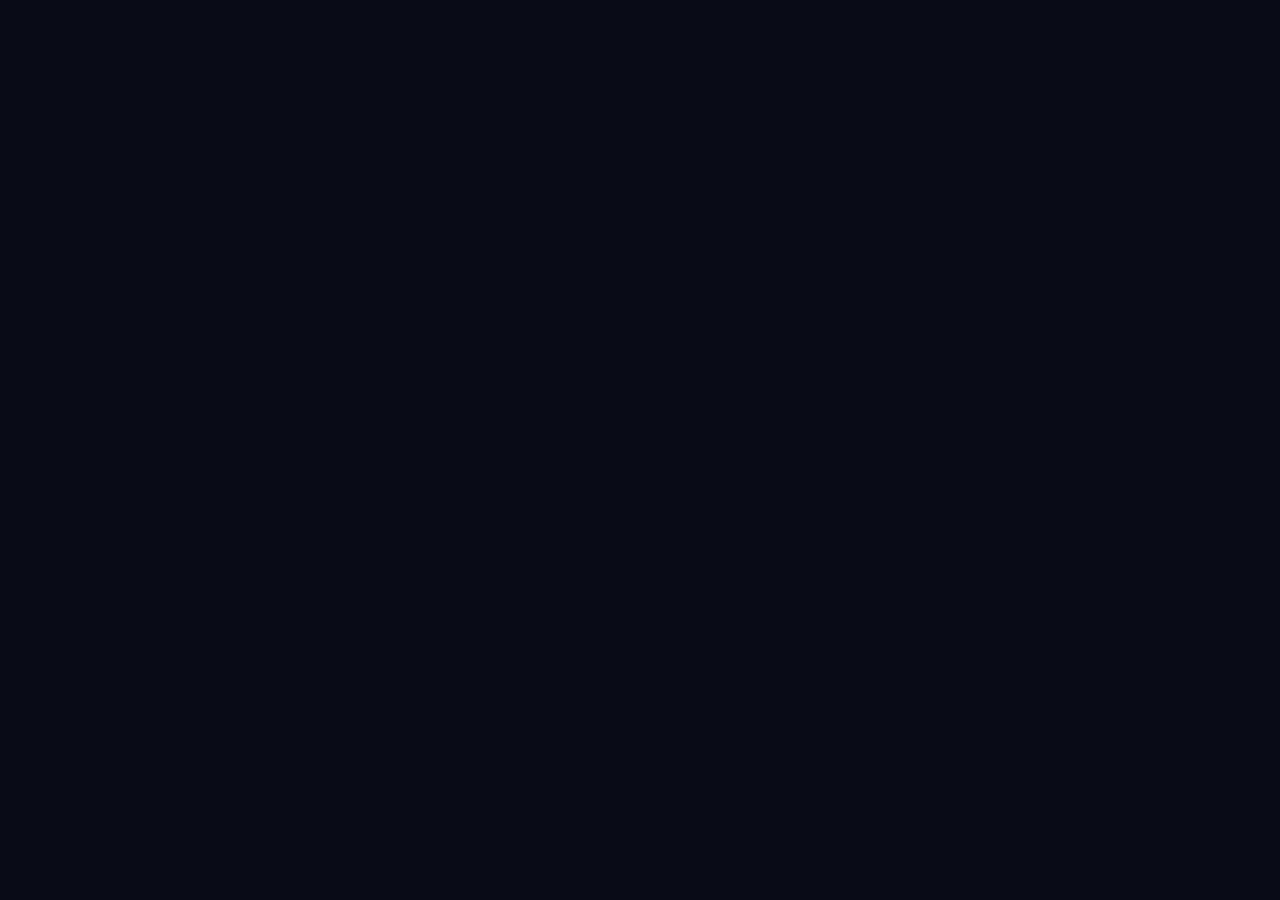
==== commit 7585d0ef: "Update index.html" ====
--- a/index.html
+++ b/index.html
@@ -9,6 +9,8 @@
 <meta name="description" content="Explore AIVORANT ($AIVO), a proposed digital asset ecosystem focused on useful tools, transparent information and community-led development.">
 <meta name="robots" content="index,follow">
 
+<meta name="google-site-verification" content="tUziEpNcFiBSvK1fL1NbDx5mLqXQNmBAKE37DugyQXY" />
+
 <link rel="canonical" href="https://adityasnghofficial01-dotcom.github.io/aivorant-website/">
 
 <meta property="og:type" content="website">
@@ -17,7 +19,6 @@
 <meta property="og:url" content="https://adityasnghofficial01-dotcom.github.io/aivorant-website/">
 <meta name="twitter:card" content="summary">
 
-<!-- Embedded AIVORANT favicon -->
 <link rel="icon" href="data:image/svg+xml,%3Csvg xmlns='http://www.w3.org/2000/svg' viewBox='0 0 64 64'%3E%3Crect width='64' height='64' rx='16' fill='%230B1120'/%3E%3Cpath d='M32 9L10 54H21L32 30L43 54H54Z' fill='%2300F0FF'/%3E%3Cpath d='M9 44C23 57 43 52 56 29' fill='none' stroke='%238B5CF6' stroke-width='4' stroke-linecap='round'/%3E%3C/svg%3E">
 
 <link rel="stylesheet" href="styles.css">
@@ -26,317 +27,4 @@
 <link href="https://fonts.googleapis.com/css2?family=DM+Mono:wght@400;500&family=Manrope:wght@400;500;600;700;800&display=swap" rel="stylesheet">
 
 <title>AIVORANT ($AIVO) — Ecosystem</title>
-
-<!-- Logo display -->
-<style>
-.brand {
-  display: inline-flex;
-  align-items: center;
-  gap: 10px;
-  text-decoration: none;
-}
-
-.brand-logo {
-  width: 48px;
-  height: 48px;
-  flex-shrink: 0;
-}
-
-footer .brand-logo {
-  width: 42px;
-  height: 42px;
-}
-</style>
 </head>
-
-<body>
-
-<header>
-<a class="brand" href="#home" aria-label="AIVORANT home">
-<svg class="brand-logo" xmlns="http://www.w3.org/2000/svg" viewBox="0 0 100 100" role="img" aria-label="AIVORANT orbital A">
-<defs>
-<linearGradient id="brandA" x1="0" y1="1" x2="1" y2="0">
-<stop offset="0" stop-color="#00F0FF"/>
-<stop offset="0.55" stop-color="#2563EB"/>
-<stop offset="1" stop-color="#8B5CF6"/>
-</linearGradient>
-<linearGradient id="brandOrbit" x1="0" y1="0" x2="1" y2="0">
-<stop offset="0" stop-color="#00F0FF"/>
-<stop offset="1" stop-color="#C084FC"/>
-</linearGradient>
-</defs>
-<rect x="3" y="3" width="94" height="94" rx="23" fill="#0B1120"/>
-<path d="M50 17L19 79H34L50 47L66 79H81Z" fill="url(#brandA)"/>
-<path d="M19 65C37 83 66 77 82 48C69 57 49 62 28 57" fill="none" stroke="url(#brandOrbit)" stroke-width="5" stroke-linecap="round"/>
-</svg>
-<span>AIVORANT<span>.</span></span>
-</a>
-
-<button id="menu" aria-label="Toggle navigation">☰</button>
-
-<nav id="nav">
-<a href="#ecosystem">Ecosystem</a>
-<a href="#token">AIVO Token</a>
-<a href="#roadmap">Roadmap</a>
-<a href="#community">Community</a>
-</nav>
-</header>
-
-<main id="home">
-
-<section class="hero">
-<div>
-<label>◉ DIGITAL ASSET PROJECT · ECOSYSTEM HUB</label>
-
-<h1>BUILD BEYOND<br><em>THE ORDINARY.</em></h1>
-
-<p>AIVORANT is a proposed digital asset ecosystem focused on useful tools, transparent information and community-led development.</p>
-
-<a class="button" href="#ecosystem">EXPLORE ECOSYSTEM ↗</a>
-<a class="button ghost" href="#token">TOKEN DETAILS</a>
-
-<div class="facts">
-<span>PROJECT <b>AIVORANT</b></span>
-<span>TICKER <b>$AIVO</b></span>
-<span>STATUS <b>EARLY STAGE</b></span>
-</div>
-</div>
-
-<div class="visual">
-<div class="orbit o1"></div>
-<div class="orbit o2"></div>
-<div class="core">A<span>V</span></div>
-<small class="float f1">ECOSYSTEM / 001</small>
-<small class="float f2">FOUNDATION PHASE</small>
-</div>
-</section>
-
-<div class="ticker">
-TRANSPARENCY FIRST ✳ COMMUNITY LED ✳ BUILT IN STAGES ✳ NO PROMISED RETURNS ✳
-</div>
-
-<section class="section" id="ecosystem">
-<label>01 / ECOSYSTEM</label>
-
-<div class="heading">
-<h2>One vision.<br><em>Multiple layers.</em></h2>
-<p>A modular project structure. Each component should be released only after its purpose, requirements and security have been reviewed.</p>
-</div>
-
-<div class="grid">
-
-<article>
-<i>◈</i>
-<small>01 / CORE</small>
-<h3>AIVO Core</h3>
-<p>Project identity, documentation, governance proposals and ecosystem coordination.</p>
-<b>FOUNDATION MODULE ↗</b>
-</article>
-
-<article>
-<i>⌘</i>
-<small>02 / DATA</small>
-<h3>Market Intelligence</h3>
-<p>A future data layer for verified market references, project metrics and transparent reporting.</p>
-<b>PLANNED MODULE ↗</b>
-</article>
-
-<article>
-<i>◎</i>
-<small>03 / COMMUNITY</small>
-<h3>Community Network</h3>
-<p>Community spaces, participation tools, proposals and member-led initiatives.</p>
-<b>PLANNED MODULE ↗</b>
-</article>
-
-<article>
-<i>⬡</i>
-<small>04 / BUILDERS</small>
-<h3>Developer Layer</h3>
-<p>Documentation, integration concepts and developer resources as the ecosystem matures.</p>
-<b>PLANNED MODULE ↗</b>
-</article>
-
-</div>
-</section>
-
-<section class="token-section" id="token">
-<div class="section token-layout">
-
-<div>
-<label>02 / TOKEN OVERVIEW</label>
-<h2>Meet the<br><em>AIVO token.</em></h2>
-<p>AIVO is the proposed ticker associated with AIVORANT. Details remain placeholders until independently verifiable information is available.</p>
-</div>
-
-<div class="token-card">
-<small>ASSET REFERENCE · UNVERIFIED</small>
-
-<div class="token-name">
-<b>A</b>
-<div>
-<strong>AIVORANT</strong>
-<span>$AIVO</span>
-</div>
-</div>
-
-<p>NETWORK <strong>Not confirmed</strong></p>
-<p>MINT / CONTRACT <strong class="pending">Not published</strong></p>
-<p>TOTAL SUPPLY <strong class="pending">Pending</strong></p>
-<p>CIRCULATING SUPPLY <strong class="pending">Pending</strong></p>
-<p>LIQUIDITY / AUDIT <strong class="pending">Not verified</strong></p>
-
-<aside>Never use an address from an unofficial message. Verify token details through official project channels.</aside>
-</div>
-
-</div>
-</section>
-
-<section class="section" id="roadmap">
-<label>03 / DEVELOPMENT PATH</label>
-
-<div class="heading">
-<h2>Progress, not<br><em>promises.</em></h2>
-<p>Indicative stages only. No delivery dates or outcomes are guaranteed.</p>
-</div>
-
-<div class="roadmap">
-
-<article>
-<b>01</b>
-<div>
-<small>CURRENT FOCUS</small>
-<h3>Define and document</h3>
-<p>Confirm scope, token facts, official channels, disclosures and community standards.</p>
-</div>
-</article>
-
-<article>
-<b>02</b>
-<div>
-<small>PLANNED</small>
-<h3>Launch community tools</h3>
-<p>Moderated spaces, feedback channels and transparent project updates.</p>
-</div>
-</article>
-
-<article>
-<b>03</b>
-<div>
-<small>PLANNED</small>
-<h3>Build ecosystem modules</h3>
-<p>Prioritise practical tools, publish documentation and review technical security.</p>
-</div>
-</article>
-
-<article>
-<b>04</b>
-<div>
-<small>TO BE REVIEWED</small>
-<h3>Evaluate expansion</h3>
-<p>Assess integrations based on feasibility, user needs and applicable requirements.</p>
-</div>
-</article>
-
-</div>
-</section>
-
-<section class="community" id="community">
-<div class="section">
-
-<label>04 / COMMUNITY PORTAL</label>
-
-<div class="heading">
-<h2>Connect with<br><em>the network.</em></h2>
-<p>A starting point for participation. Official channels will appear here once verified.</p>
-</div>
-
-<div class="grid two">
-
-<article class="hub">
-<small>MEMBER STARTER CHECKLIST · LOCAL DEMO</small>
-<h3>Get oriented.</h3>
-<p>Progress is saved only in this browser.</p>
-
-<label class="task">
-<input type="checkbox"> Read the project overview
-</label>
-
-<label class="task">
-<input type="checkbox"> Review safety information
-</label>
-
-<label class="task">
-<input type="checkbox"> Share constructive feedback
-</label>
-
-<div id="progress">0 / 3 complete</div>
-<div class="bar"><i id="bar"></i></div>
-</article>
-
-<article class="hub">
-<small>COMMUNITY ACTIVITY · PREVIEW</small>
-<h3>Built with people.</h3>
-<p>Future activity feed could show verified announcements, proposals and contributions.</p>
-
-<div class="activity">01　Project documentation <span>Pending</span></div>
-<div class="activity">02　Official channels <span>Pending</span></div>
-<div class="activity">03　Member contribution board <span>Planned</span></div>
-</article>
-
-</div>
-
-<div class="social">
-<div>
-<small>OFFICIAL CHANNELS</small>
-<h3>Find AIVORANT online.</h3>
-<p>Official social channels coming soon. Links will be published here after verification.</p>
-</div>
-</div>
-
-<div style="margin-top:24px">
-<a class="button" href="community.html">OPEN COMMUNITY HUB ↗</a>
-</div>
-
-</div>
-</section>
-
-<section class="closing">
-<label>AIVORANT / $AIVO</label>
-<h2>THE NEXT CHAPTER<br><em>IS BUILT TOGETHER.</em></h2>
-<a class="button" href="#home">BACK TO TOP ↑</a>
-</section>
-
-</main>
-
-<footer>
-
-<a class="brand" href="#home" aria-label="AIVORANT home">
-<svg class="brand-logo" xmlns="http://www.w3.org/2000/svg" viewBox="0 0 100 100" aria-hidden="true">
-<defs>
-<linearGradient id="footerA" x1="0" y1="1" x2="1" y2="0">
-<stop offset="0" stop-color="#00F0FF"/>
-<stop offset="0.55" stop-color="#2563EB"/>
-<stop offset="1" stop-color="#8B5CF6"/>
-</linearGradient>
-</defs>
-<rect x="3" y="3" width="94" height="94" rx="23" fill="#0B1120"/>
-<path d="M50 17L19 79H34L50 47L66 79H81Z" fill="url(#footerA)"/>
-<path d="M19 65C37 83 66 77 82 48" fill="none" stroke="#00F0FF" stroke-width="5" stroke-linecap="round"/>
-</svg>
-<span>AIVORANT<span>.</span></span>
-</a>
-
-<p>© <span id="year"></span> AIVORANT PROJECT. Informational only; not financial, investment, legal or tax advice. Digital assets are speculative and may lose value. No returns are promised.</p>
-
-<p>
-<a href="privacy.html">Privacy notice</a> ·
-<a href="terms.html">Site terms</a>
-</p>
-
-</footer>
-
-<script src="app.js"></script>
-
-</body>
-</html>
--- a/styles.css
+++ b/styles.css
@@ -468,3 +468,135 @@
   .section{width:88%}
   .token-card{padding:18px}
 }
+
+/* =====================================
+   AIVORANT MOBILE RESPONSIVE FIX
+   ===================================== */
+
+/* Prevent horizontal page overflow */
+html {
+  max-width: 100%;
+  overflow-x: clip;
+}
+
+body {
+  width: 100%;
+  max-width: 100%;
+  overflow-x: clip;
+}
+
+/* Keep layout elements within viewport */
+header,
+main,
+footer,
+section,
+.hero,
+.section,
+.token-layout,
+.grid,
+.social {
+  min-width: 0;
+  max-width: 100%;
+}
+
+/* New orbital logo */
+.brand {
+  display: inline-flex;
+  align-items: center;
+  gap: 10px;
+  min-width: 0;
+  letter-spacing: .13em;
+}
+
+.brand-logo {
+  width: 48px;
+  height: 48px;
+  display: block;
+  flex-shrink: 0;
+}
+
+footer .brand-logo {
+  width: 42px;
+  height: 42px;
+}
+
+/* Prevent long token information from overflowing */
+.token-card p {
+  gap: 12px;
+  flex-wrap: wrap;
+}
+
+.token-card p strong {
+  text-align: right;
+  overflow-wrap: anywhere;
+}
+
+/* Allow facts to wrap on smaller screens */
+.facts {
+  flex-wrap: wrap;
+}
+
+/* Keep orbital artwork inside the mobile viewport */
+.visual {
+  min-width: 0;
+  max-width: 100%;
+}
+
+.visual .orbit {
+  max-width: 100%;
+}
+
+/* Prevent oversized text and links */
+h1,
+h2,
+h3,
+p,
+a {
+  overflow-wrap: break-word;
+}
+
+/* Responsive mobile adjustments */
+@media (max-width: 450px) {
+  header {
+    padding-left: 5%;
+    padding-right: 5%;
+  }
+
+  .brand-logo {
+    width: 42px;
+    height: 42px;
+  }
+
+  .hero {
+    min-width: 0;
+    overflow: hidden;
+  }
+
+  .visual {
+    overflow: hidden;
+  }
+
+  .o1 {
+    width: min(300px, 95%);
+  }
+
+  .o2 {
+    width: min(270px, 90%);
+  }
+
+  .facts {
+    gap: 14px;
+  }
+
+  .token-card {
+    min-width: 0;
+  }
+
+  .social {
+    overflow-wrap: anywhere;
+  }
+
+  footer {
+    overflow-wrap: anywhere;
+  }
+}
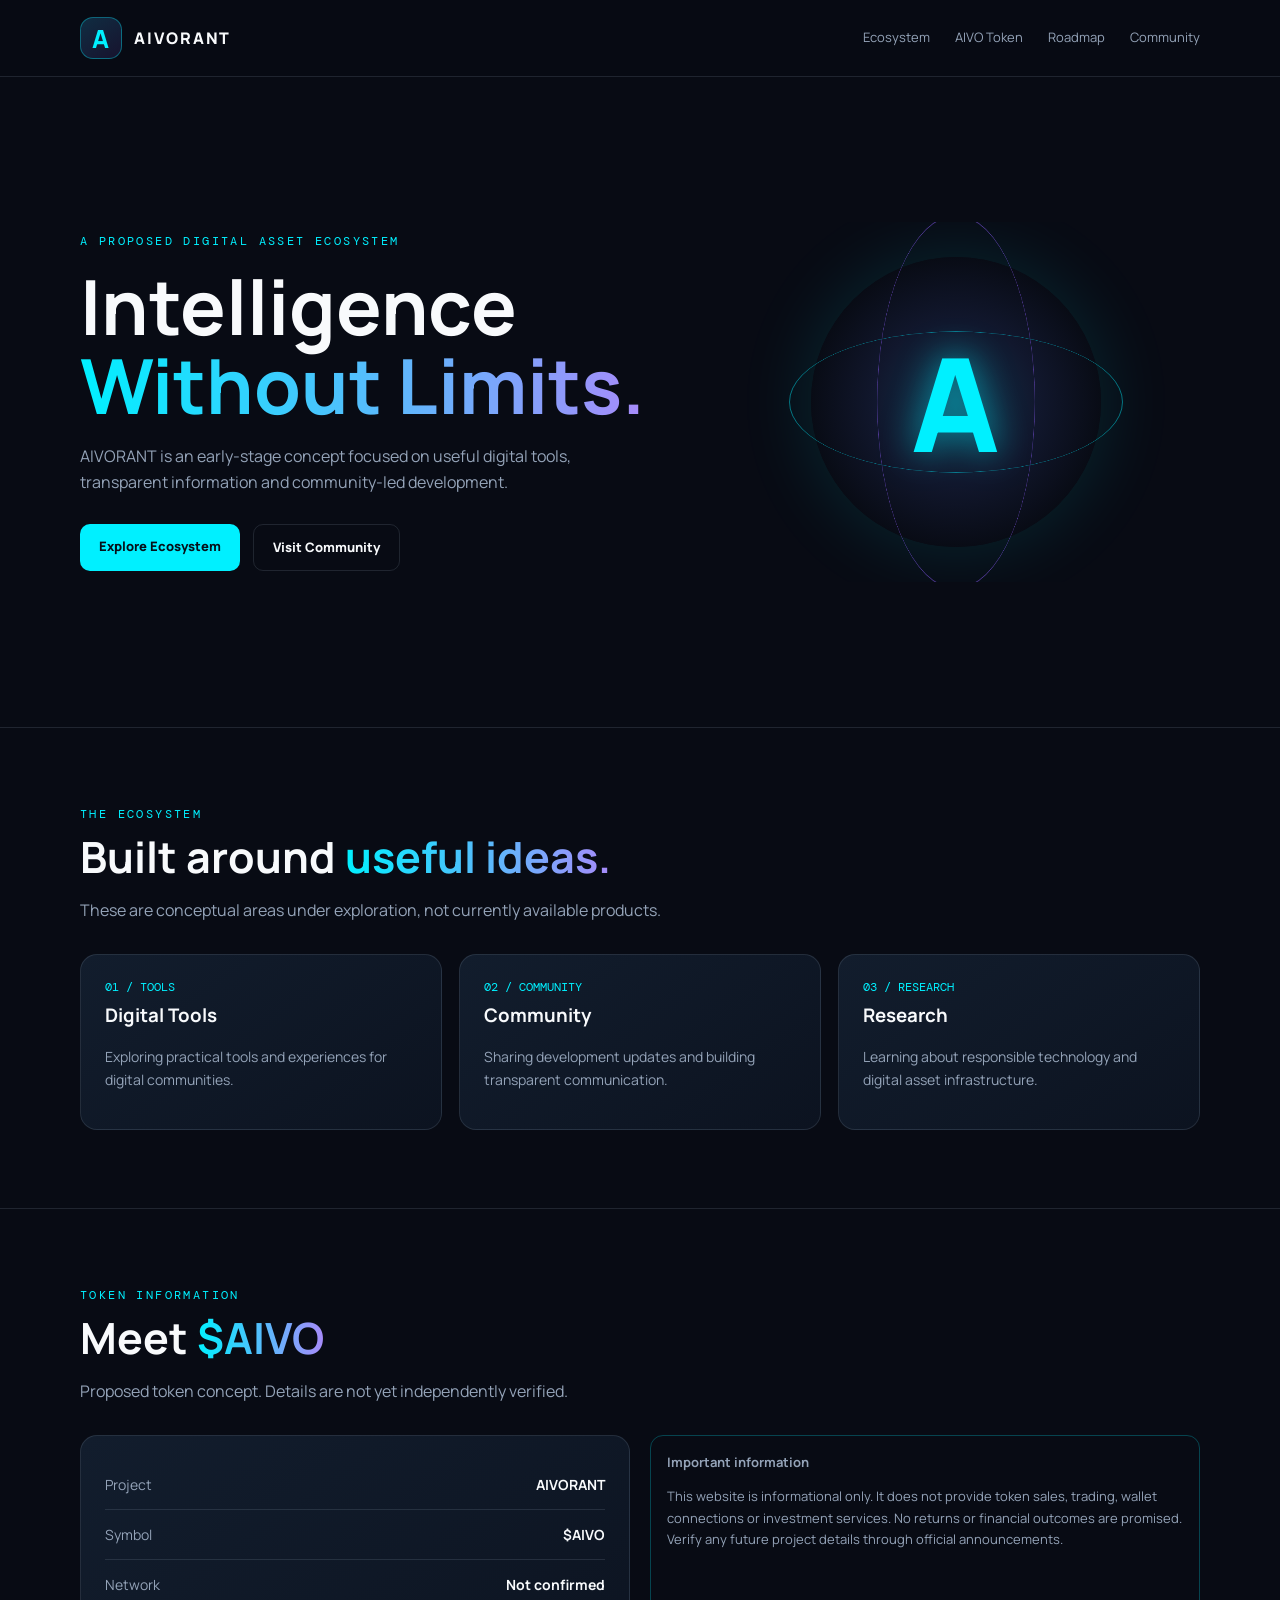
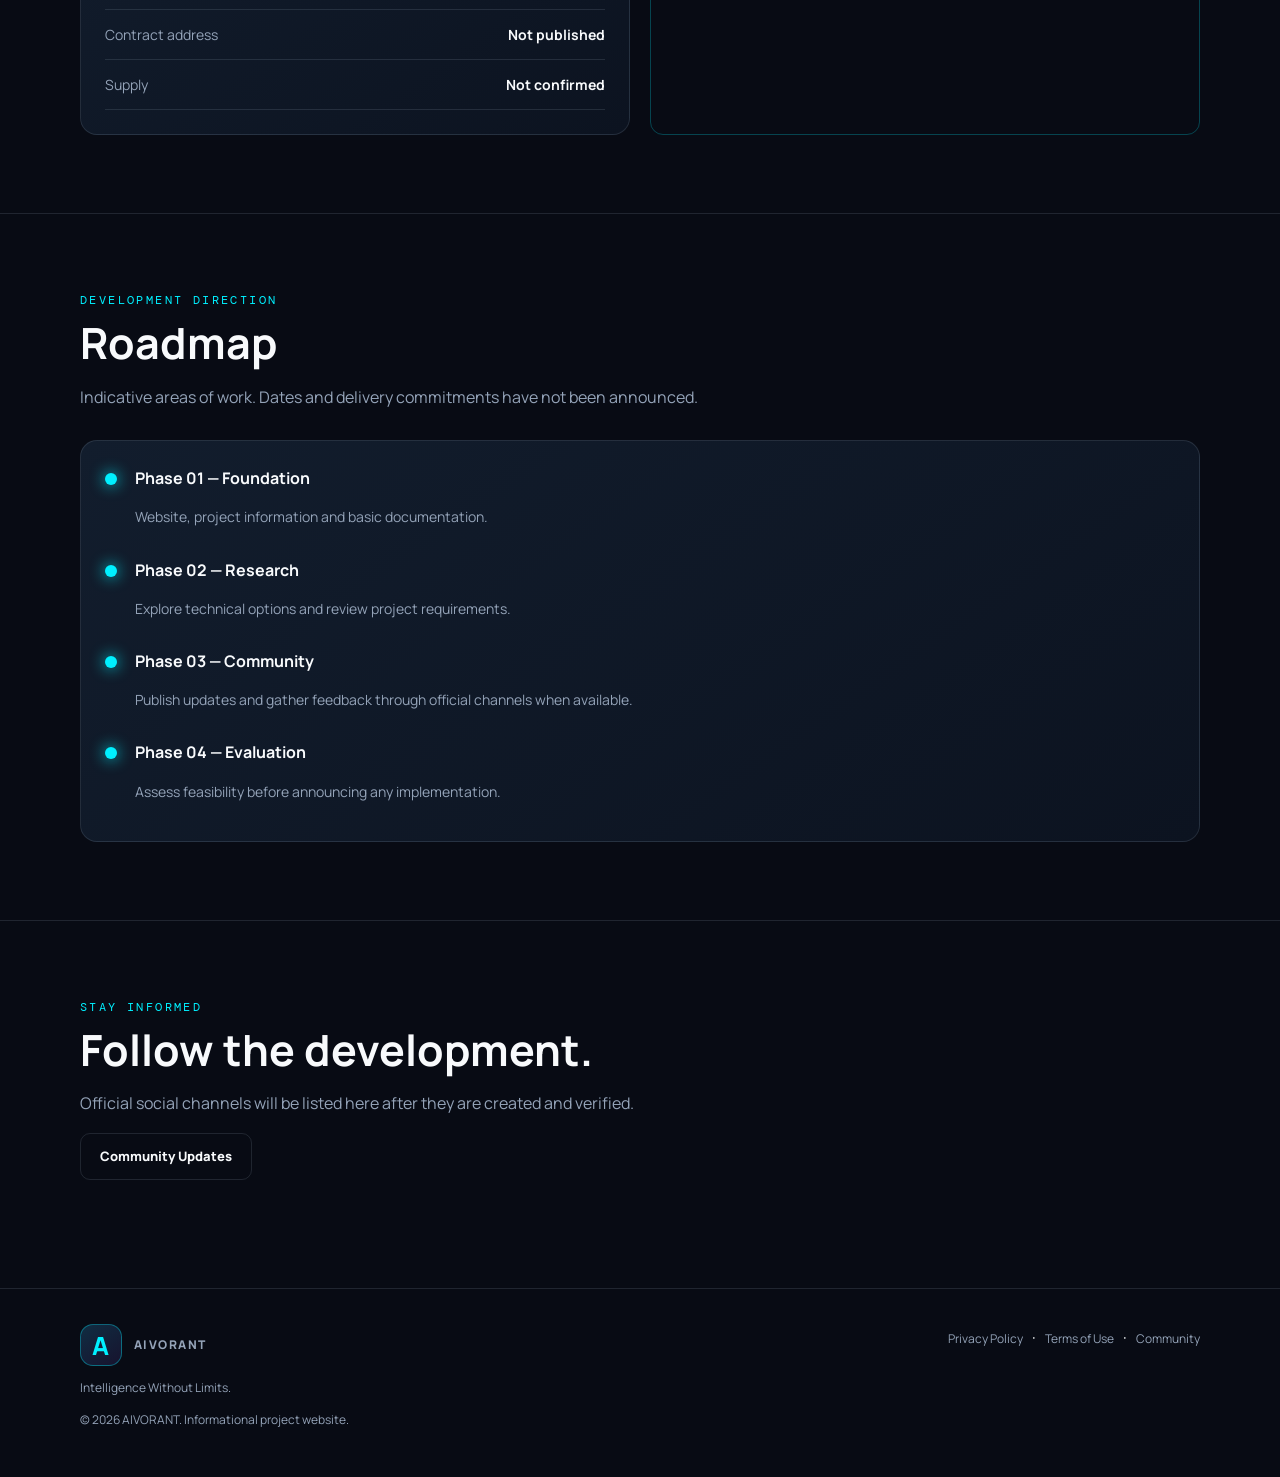
==== commit 5a130ba9: "Update index.html" ====
--- a/index.html
+++ b/index.html
@@ -9,7 +9,7 @@
 <meta name="description" content="Explore AIVORANT ($AIVO), a proposed digital asset ecosystem focused on useful tools, transparent information and community-led development.">
 <meta name="robots" content="index,follow">
 
-<meta name="google-site-verification" content="tUziEpNcFiBSvK1fL1NbDx5mLqXQNmBAKE37DugyQXY" />
+<meta name="google-site-verification" content="tUziEpNcFiBSvK1fL1NbDx5mLqXQNmBAKE37DugyQXY">
 
 <link rel="canonical" href="https://adityasnghofficial01-dotcom.github.io/aivorant-website/">
 
@@ -21,10 +21,299 @@
 
 <link rel="icon" href="data:image/svg+xml,%3Csvg xmlns='http://www.w3.org/2000/svg' viewBox='0 0 64 64'%3E%3Crect width='64' height='64' rx='16' fill='%230B1120'/%3E%3Cpath d='M32 9L10 54H21L32 30L43 54H54Z' fill='%2300F0FF'/%3E%3Cpath d='M9 44C23 57 43 52 56 29' fill='none' stroke='%238B5CF6' stroke-width='4' stroke-linecap='round'/%3E%3C/svg%3E">
 
-<link rel="stylesheet" href="styles.css">
-
 <link rel="preconnect" href="https://fonts.googleapis.com">
 <link href="https://fonts.googleapis.com/css2?family=DM+Mono:wght@400;500&family=Manrope:wght@400;500;600;700;800&display=swap" rel="stylesheet">
 
 <title>AIVORANT ($AIVO) — Ecosystem</title>
+
+<style>
+:root {
+  --bg:#080b14;
+  --panel:#101827;
+  --cyan:#00f0ff;
+  --violet:#8b5cf6;
+  --white:#f8fafc;
+  --muted:#94a3b8;
+  --border:rgba(148,163,184,.17);
+}
+* {box-sizing:border-box}
+html {scroll-behavior:smooth;scroll-padding-top:90px}
+body {
+  margin:0;background:var(--bg);color:var(--white);
+  font-family:Manrope,Arial,sans-serif;line-height:1.65;
+}
+a {color:inherit;text-decoration:none}
+button {font:inherit}
+.container {width:min(1120px,90%);margin:auto}
+header {
+  position:sticky;top:0;z-index:10;
+  background:rgba(8,11,20,.93);
+  border-bottom:1px solid var(--border);
+  backdrop-filter:blur(15px);
+}
+.navbar {
+  min-height:76px;display:flex;align-items:center;
+  justify-content:space-between;gap:20px;
+}
+.brand {display:flex;align-items:center;gap:12px;font-weight:800;letter-spacing:.12em}
+.brand-mark {
+  width:42px;height:42px;border-radius:13px;
+  display:grid;place-items:center;
+  background:linear-gradient(145deg,#102d42,#17132e);
+  color:var(--cyan);font-size:25px;
+  border:1px solid rgba(0,240,255,.35);
+}
+nav {display:flex;align-items:center;gap:25px}
+nav a {font-size:13px;color:var(--muted)}
+nav a:hover {color:var(--cyan)}
+.menu {
+  display:none;background:transparent;color:white;
+  border:1px solid var(--border);padding:8px 12px;border-radius:9px;
+}
+.hero {
+  min-height:650px;display:grid;grid-template-columns:1.1fr .9fr;
+  align-items:center;gap:35px;padding:80px 0;
+}
+.eyebrow {
+  color:var(--cyan);font:12px "DM Mono",monospace;
+  letter-spacing:.2em;text-transform:uppercase;
+}
+h1 {font-size:clamp(42px,7vw,76px);line-height:1.04;margin:18px 0}
+.gradient {
+  background:linear-gradient(90deg,var(--cyan),#a78bfa);
+  -webkit-background-clip:text;background-clip:text;color:transparent;
+}
+.hero p {color:var(--muted);max-width:570px}
+.actions {display:flex;flex-wrap:wrap;gap:13px;margin-top:28px}
+.btn {
+  padding:12px 19px;border-radius:10px;font-weight:800;
+  font-size:13px;display:inline-block;
+}
+.primary {background:var(--cyan);color:#061019}
+.secondary {border:1px solid var(--border);color:var(--white)}
+.visual {display:grid;place-items:center;min-height:360px;overflow:hidden}
+.core {
+  width:min(290px,75vw);aspect-ratio:1;border-radius:50%;
+  display:grid;place-items:center;position:relative;
+  background:radial-gradient(circle,#12334b 0%,#11172d 40%,#080b14 72%);
+  box-shadow:0 0 75px rgba(0,240,255,.13);
+}
+.core:before,.core:after {
+  content:"";position:absolute;inset:-22px;border:1px solid rgba(0,240,255,.45);
+  border-radius:50%;transform:rotateX(65deg);
+}
+.core:after {inset:-42px;border-color:rgba(139,92,246,.55);transform:rotateY(65deg)}
+.core span {
+  font-size:130px;font-weight:800;color:var(--cyan);
+  text-shadow:0 0 35px rgba(0,240,255,.55);
+}
+section {padding:78px 0;border-top:1px solid var(--border)}
+.section-head {max-width:650px;margin-bottom:30px}
+h2 {font-size:clamp(29px,5vw,43px);line-height:1.15;margin:10px 0}
+.section-head p,.muted {color:var(--muted)}
+.grid {display:grid;grid-template-columns:repeat(3,1fr);gap:17px}
+.card {
+  background:linear-gradient(145deg,#121d2d,#0c1320);
+  border:1px solid var(--border);border-radius:17px;padding:24px;
+}
+.card h3 {margin:5px 0 9px}
+.card p {font-size:14px;color:var(--muted)}
+.number {font:12px "DM Mono",monospace;color:var(--cyan)}
+.token-layout {display:grid;grid-template-columns:1fr 1fr;gap:20px}
+.token-row {
+  display:flex;justify-content:space-between;gap:14px;
+  border-bottom:1px solid var(--border);padding:13px 0;font-size:14px;
+}
+.token-row span {color:var(--muted)}
+.notice {
+  border:1px solid rgba(0,240,255,.25);border-radius:13px;
+  padding:16px;color:var(--muted);font-size:13px;
+}
+.roadmap {display:grid;gap:14px}
+.phase {display:flex;gap:18px;align-items:flex-start}
+.dot {
+  width:12px;height:12px;border-radius:50%;
+  background:var(--cyan);margin-top:8px;flex-shrink:0;
+  box-shadow:0 0 15px var(--cyan);
+}
+footer {padding:35px 0;border-top:1px solid var(--border)}
+.footer-inner {
+  display:flex;justify-content:space-between;gap:20px;flex-wrap:wrap;
+}
+footer p,footer a {font-size:12px;color:var(--muted)}
+footer a:hover {color:var(--cyan)}
+@media(max-width:760px) {
+  .menu {display:block}
+  nav {
+    display:none;position:absolute;top:76px;left:0;right:0;
+    background:#0c1320;padding:20px 5%;
+    border-bottom:1px solid var(--border);
+    flex-direction:column;align-items:flex-start;
+  }
+  nav.open {display:flex}
+  .hero {grid-template-columns:1fr;padding:65px 0;min-height:auto}
+  .visual {min-height:290px}
+  .grid {grid-template-columns:1fr}
+  .token-layout {grid-template-columns:1fr}
+}
+</style>
 </head>
+
+<body>
+<header>
+  <div class="container navbar">
+    <a class="brand" href="#home">
+      <span class="brand-mark">A</span>
+      <span>AIVORANT</span>
+    </a>
+    <button class="menu" id="menu" aria-label="Toggle navigation" aria-expanded="false">☰</button>
+    <nav id="nav">
+      <a href="#ecosystem">Ecosystem</a>
+      <a href="#token">AIVO Token</a>
+      <a href="#roadmap">Roadmap</a>
+      <a href="community.html">Community</a>
+    </nav>
+  </div>
+</header>
+
+<main id="home">
+  <div class="container hero">
+    <div>
+      <div class="eyebrow">A proposed digital asset ecosystem</div>
+      <h1>Intelligence<br><span class="gradient">Without Limits.</span></h1>
+      <p>
+        AIVORANT is an early-stage concept focused on useful digital tools,
+        transparent information and community-led development.
+      </p>
+      <div class="actions">
+        <a class="btn primary" href="#ecosystem">Explore Ecosystem</a>
+        <a class="btn secondary" href="community.html">Visit Community</a>
+      </div>
+    </div>
+    <div class="visual" aria-label="AIVORANT abstract visual">
+      <div class="core"><span>A</span></div>
+    </div>
+  </div>
+
+  <section id="ecosystem">
+    <div class="container">
+      <div class="section-head">
+        <div class="eyebrow">The ecosystem</div>
+        <h2>Built around <span class="gradient">useful ideas.</span></h2>
+        <p>These are conceptual areas under exploration, not currently available products.</p>
+      </div>
+      <div class="grid">
+        <article class="card">
+          <div class="number">01 / TOOLS</div>
+          <h3>Digital Tools</h3>
+          <p>Exploring practical tools and experiences for digital communities.</p>
+        </article>
+        <article class="card">
+          <div class="number">02 / COMMUNITY</div>
+          <h3>Community</h3>
+          <p>Sharing development updates and building transparent communication.</p>
+        </article>
+        <article class="card">
+          <div class="number">03 / RESEARCH</div>
+          <h3>Research</h3>
+          <p>Learning about responsible technology and digital asset infrastructure.</p>
+        </article>
+      </div>
+    </div>
+  </section>
+
+  <section id="token">
+    <div class="container">
+      <div class="section-head">
+        <div class="eyebrow">Token information</div>
+        <h2>Meet <span class="gradient">$AIVO</span></h2>
+        <p>Proposed token concept. Details are not yet independently verified.</p>
+      </div>
+      <div class="token-layout">
+        <div class="card">
+          <div class="token-row"><span>Project</span><strong>AIVORANT</strong></div>
+          <div class="token-row"><span>Symbol</span><strong>$AIVO</strong></div>
+          <div class="token-row"><span>Network</span><strong>Not confirmed</strong></div>
+          <div class="token-row"><span>Contract address</span><strong>Not published</strong></div>
+          <div class="token-row"><span>Supply</span><strong>Not confirmed</strong></div>
+        </div>
+        <div class="notice">
+          <strong>Important information</strong>
+          <p>This website is informational only. It does not provide token sales,
+          trading, wallet connections or investment services. No returns or
+          financial outcomes are promised. Verify any future project details
+          through official announcements.
+        </p>
+        </div>
+      </div>
+    </div>
+  </section>
+
+  <section id="roadmap">
+    <div class="container">
+      <div class="section-head">
+        <div class="eyebrow">Development direction</div>
+        <h2>Roadmap</h2>
+        <p>Indicative areas of work. Dates and delivery commitments have not been announced.</p>
+      </div>
+      <div class="card roadmap">
+        <div class="phase"><span class="dot"></span><div><strong>Phase 01 — Foundation</strong><p class="muted">Website, project information and basic documentation.</p></div></div>
+        <div class="phase"><span class="dot"></span><div><strong>Phase 02 — Research</strong><p class="muted">Explore technical options and review project requirements.</p></div></div>
+        <div class="phase"><span class="dot"></span><div><strong>Phase 03 — Community</strong><p class="muted">Publish updates and gather feedback through official channels when available.</p></div></div>
+        <div class="phase"><span class="dot"></span><div><strong>Phase 04 — Evaluation</strong><p class="muted">Assess feasibility before announcing any implementation.</p></div></div>
+      </div>
+    </div>
+  </section>
+
+  <section>
+    <div class="container">
+      <div class="section-head">
+        <div class="eyebrow">Stay informed</div>
+        <h2>Follow the development.</h2>
+        <p>Official social channels will be listed here after they are created and verified.</p>
+        <a class="btn secondary" href="community.html">Community Updates</a>
+      </div>
+    </div>
+  </section>
+</main>
+
+<footer>
+  <div class="container footer-inner">
+    <div>
+      <a class="brand" href="#home"><span class="brand-mark">A</span><span>AIVORANT</span></a>
+      <p>Intelligence Without Limits.</p>
+      <p>© <span id="year">2026</span> AIVORANT. Informational project website.</p>
+    </div>
+    <div>
+      <a href="privacy.html">Privacy Policy</a>
+      &nbsp; · &nbsp;
+      <a href="terms.html">Terms of Use</a>
+      &nbsp; · &nbsp;
+      <a href="community.html">Community</a>
+    </div>
+  </div>
+</footer>
+
+<script>
+const menu = document.getElementById('menu');
+const nav = document.getElementById('nav');
+
+if (menu && nav) {
+  menu.addEventListener('click', () => {
+    const isOpen = nav.classList.toggle('open');
+    menu.setAttribute('aria-expanded', String(isOpen));
+  });
+
+  nav.querySelectorAll('a').forEach(link => {
+    link.addEventListener('click', () => {
+      nav.classList.remove('open');
+      menu.setAttribute('aria-expanded', 'false');
+    });
+  });
+}
+
+const year = document.getElementById('year');
+if (year) year.textContent = new Date().getFullYear();
+</script>
+</body>
+</html>
